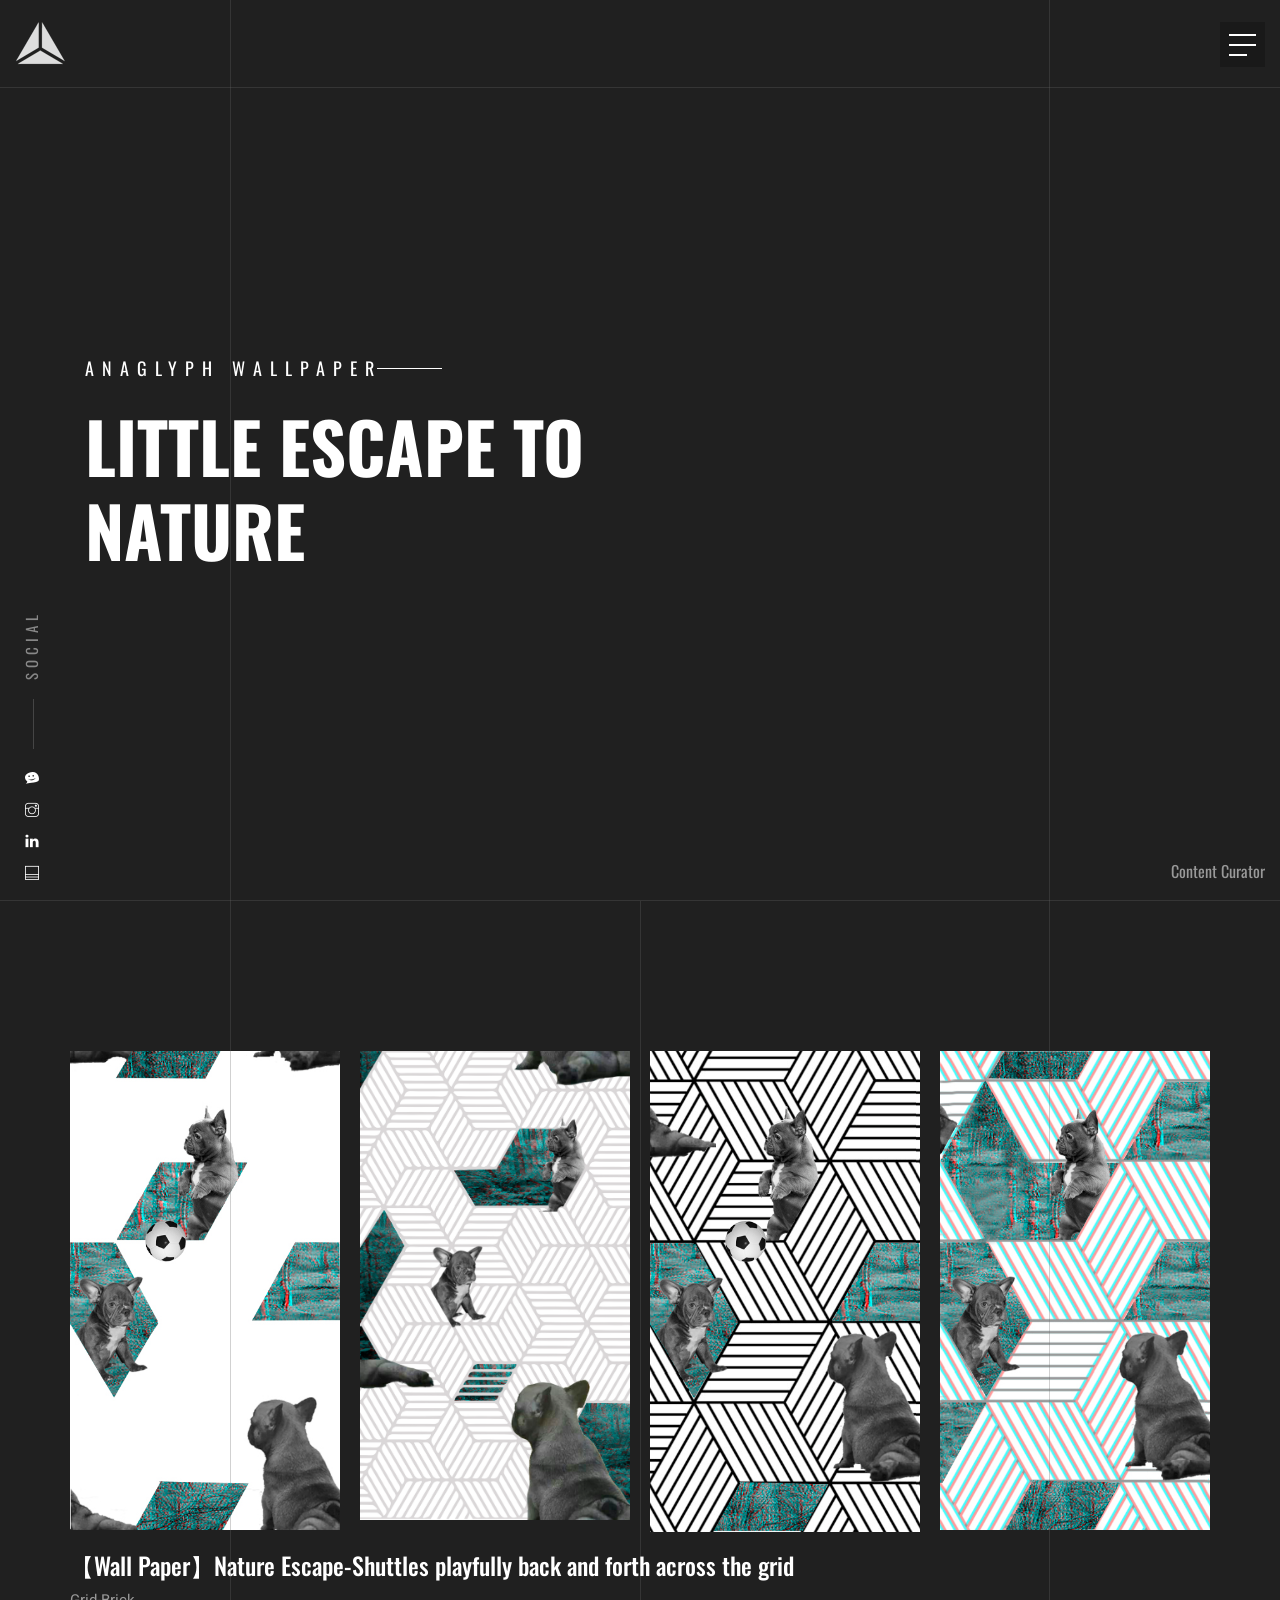
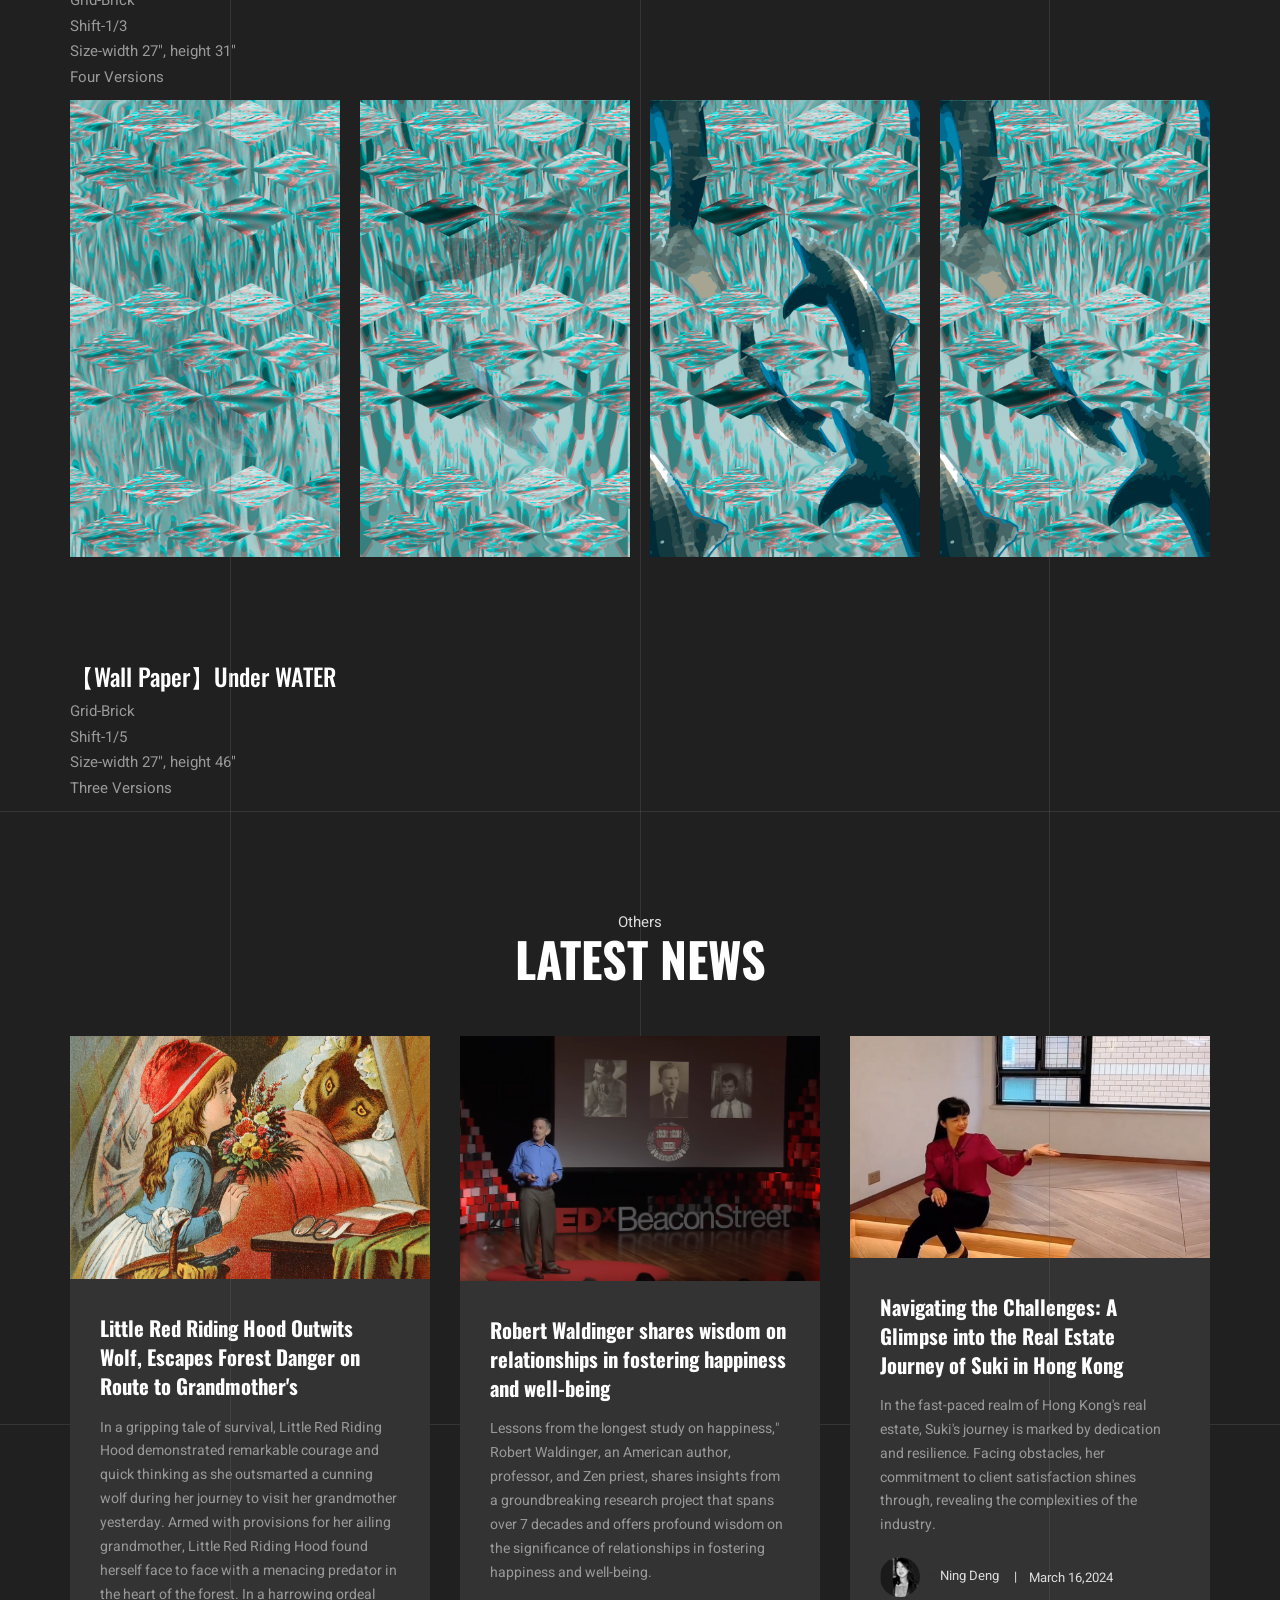
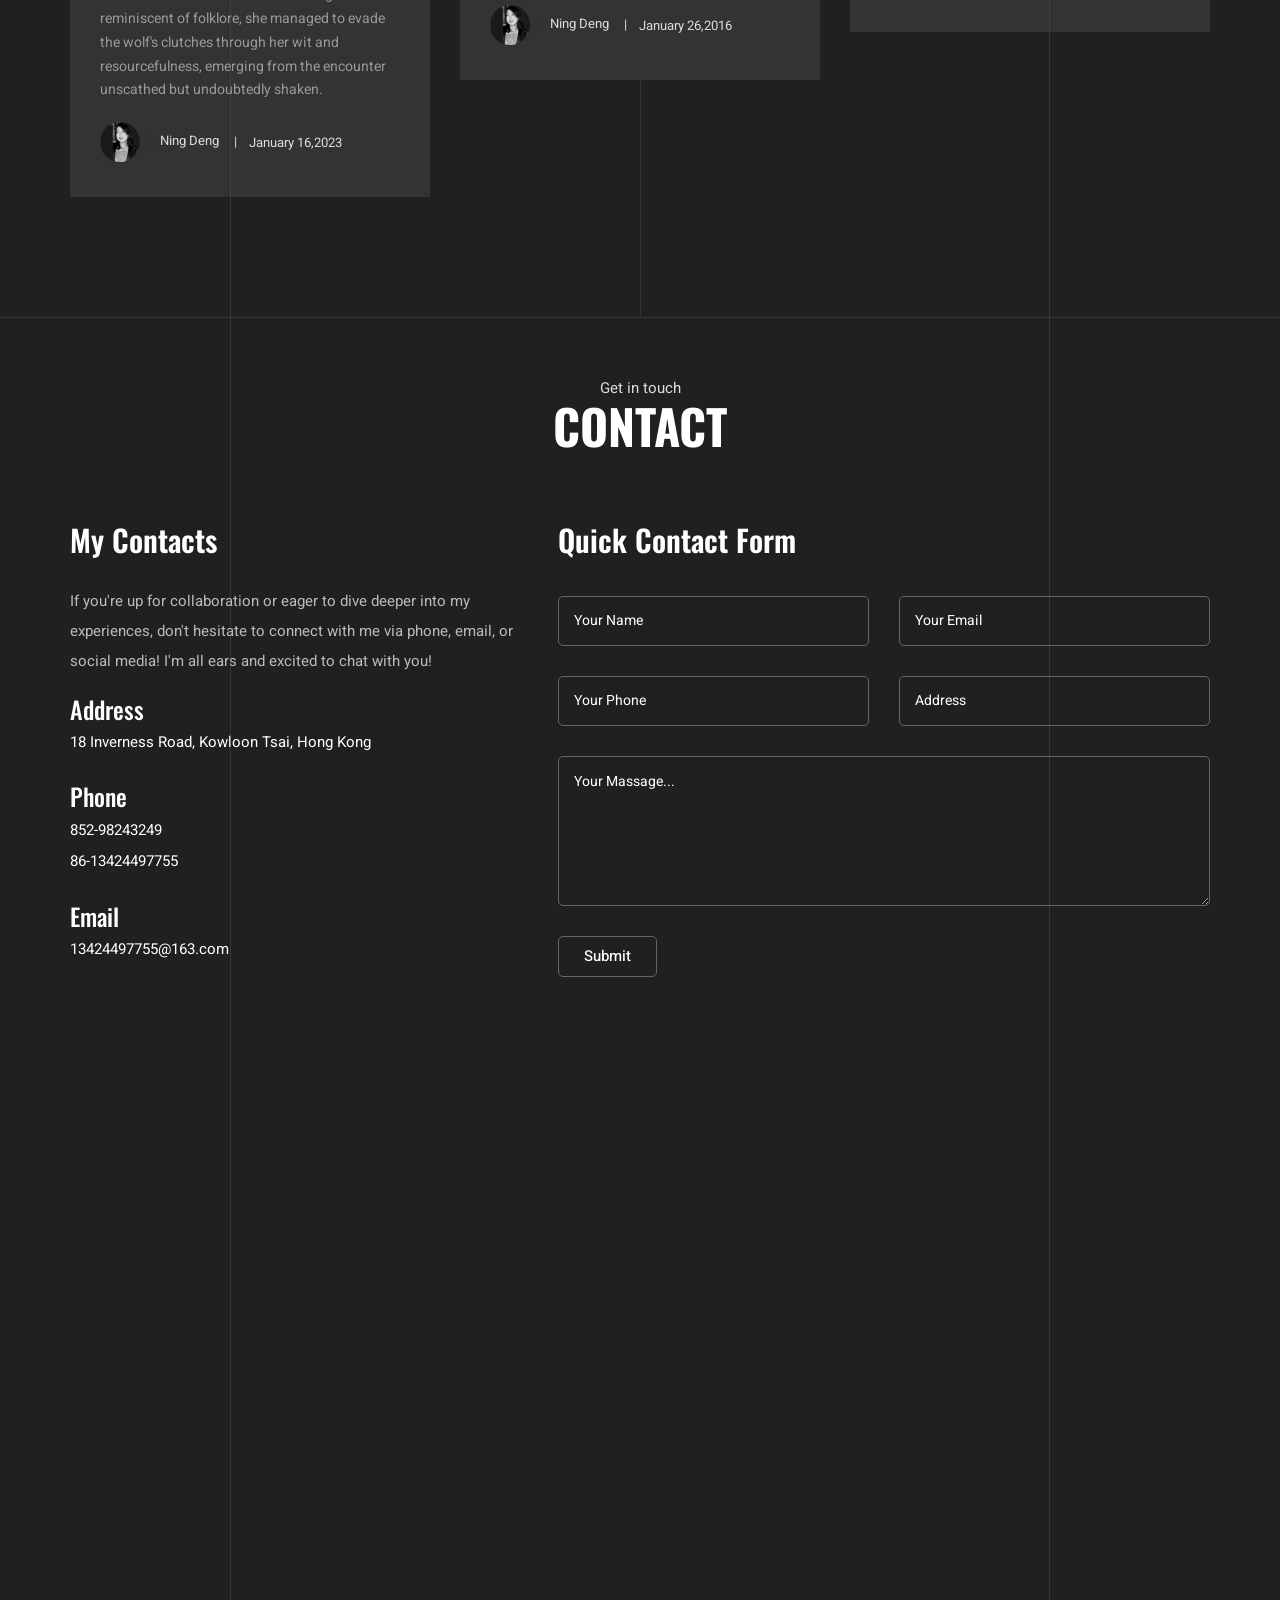
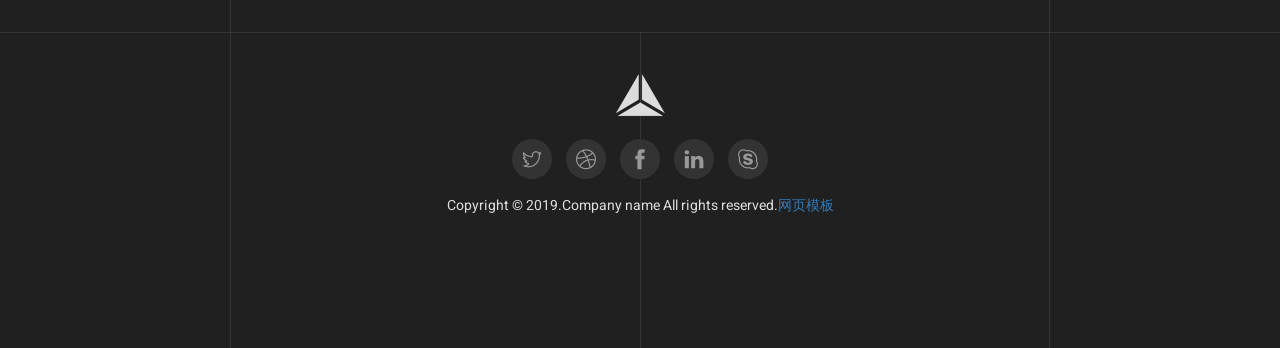
==== Anaglyph Wall Paper.html @ 4e39fe4a "Add files via upload" ====
﻿<!DOCTYPE html>
<html lang="en">
<head>
    <!-- Meta Tags -->
    <meta charset="utf-8">
    <meta http-equiv="X-UA-Compatible" content="IE=edge">
    <meta name="viewport" content="width=device-width, initial-scale=1">
    <meta name="author" content="themepresss">

    <!-- Page Title -->
    <title>Home</title>

    <!-- Icon fonts -->
    <link href="assets/css/themify-icons.css" rel="stylesheet">
    <link href="assets/css/flaticon.css" rel="stylesheet">

    <!-- Bootstrap core CSS -->
    <link href="assets/css/bootstrap.min.css" rel="stylesheet">

    <!-- Plugins for this template -->
    <link href="assets/css/animate.css" rel="stylesheet">
    <link href="assets/css/owl.carousel.css" rel="stylesheet">
    <link href="assets/css/owl.theme.css" rel="stylesheet">
    <link href="assets/css/slick.css" rel="stylesheet">
    <link href="assets/css/slick-theme.css" rel="stylesheet">
    <link href="assets/css/owl.transitions.css" rel="stylesheet">
    <link href="assets/css/jquery.fancybox.css" rel="stylesheet">
    <link href="assets/css/perfect-scrollbar.css" rel="stylesheet">

    <!-- Custom styles for this template -->
    <link href="assets/css/style.css" rel="stylesheet">
    <link href="assets/css/responsive.css" rel="stylesheet">

    <!-- HTML5 shim and Respond.js for IE8 support of HTML5 elements and media queries -->
    <!--[if lt IE 9]>
    <script src="https://oss.maxcdn.com/html5shiv/3.7.3/html5shiv.min.js"></script>
    <script src="https://oss.maxcdn.com/respond/1.4.2/respond.min.js"></script>
    <![endif]-->

</head>

<body>

    <!-- start page-wrapper -->
    <div class="page-wrapper" id="home">
        <!-- start page-loader -->
        <div class="preloader">
            <div class="spinner">
                <div class="dot1"></div>
                <div class="dot2"></div>
            </div>
        </div>
     <!-- end page-loader -->

        <!-- Start header -->
        <header id="header" class="site-header header-style-1">
            <nav class="navigation navbar navbar-default">
                <div class="container-fluid">
                    <div class="navbar-header">
                        <button type="button" class="open-btn">
                            <span class="sr-only">Toggle navigation</span>
                            <span class="icon-bar"></span>
                            <span class="icon-bar"></span>
                            <span class="icon-bar"></span>
                        </button>
                        <a class="navbar-brand" href="index.html"><img src="assets/images/logo.png" alt></a>
                    </div>
                    <div id="navbar" class="navbar-collapse collapse navigation-holder">
                        <button class="close-navbar"><i class="ti-close"></i></button>
                        <button class="close-navbar-2"><i class="ti-close"></i></button>
                        <ul class="nav navbar-nav">
                            <li class="home"><a href="#video_section"><img src="assets\images\blog\visage one.mp4" alt=""></a></li>
                            <li class="about"><a href="#about"><img src="assets/images/home/img-6.jpg" alt=""></a></li>
                            <li class="service"><a href="#service"><img src="assets/images/home/img-4.jpg" alt=""></a></li>
                            <li class="protfolio"><a href="#protfolio"><img src="assets/images/home/img-5.jpg" alt=""></a></li>
                            <li class="blog"><a href="#blog"><img src="assets/images/home/img-2.jpg" alt=""></a></li>
                            <li class="contact"><a href="#contact"><img src="assets/images/home/img-3.jpg" alt=""></a></li>
                        </ul>
                    </div><!-- end of nav-collapse -->
                    <div class="menu-open-btn-holder">
                        <button class="menu-open-btn">
                            <span></span>
                            <span></span>
                            <span></span>
                        </button>
                    </div>
                </div><!-- end of container -->
            </nav>
        </header>
        <!-- end of header -->


        <!-- start of hero -->
        <section class="hero hero-slider-wrapper hero-style-1">
            <div class="hero-slider">
                <div class="slide">
                    <div class="slider-image">
                        <div class="entry-media">
                            <img src="assets\images\blog\bulldog class final2.png" alt="">
                        </div>
                    </div>
                    <div class="container">
                        <div class="row">
                            <div class="col col-md-7 col-sm-10 slide-caption">
                                <div class="slide-subtitle">
                                    <h4>Anaglyph Wallpaper</h4>
                                </div>
                                <div class="slide-title">
                                    <h2>Little Escape to Nature</h2>
                                </div>
                            </div>
                        </div>
                    </div>
                </div>
            </div>
            <div class="copy"><p>Content Curator</p></div>
            <div class="social-links">
                <ul>
                    <li><a href="#"><i class="ti-themify-favicon-alt" id="qrIcon"></i></a></li>
                    <li><a href="https://www.instagram.com/tennydddd/"><i class="ti-instagram"></i></a></li>
                    <li><a href="linkedin.com/in/ning-d-9035b2120/"><i class="ti-linkedin"></i></a></li>
                    <li><a href="https://www.behance.net/ningdeng"><i class="ti-layout-accordion-merged"></i></a></li>
                </ul>
            </div>
        </section>
        <!-- end of hero slider -->
        <!-- blog-area start -->
        <div id="blog" class="about-area">
            <div class="border"></div>
            <div class="container">
                <div class="content_curator">
        
                    <style>
                        .image-container {
                            display: flex;
                            justify-content: space-between;
                            gap: 20px; /* Adjust this value to control the space between images */
                        }
                    
                        .image-container img {
                            width: 600px; /* Set a specific width for all images */
                            height: 1200x; /* Set a specific height for all images */
                            object-fit: cover; /* Maintain aspect ratio and cover the container */
                        }
                    </style>
                    
                    <div class="image-container">
                        <div class="entry-media">
                            <img src="assets\images\blog\bulldog01.jpg" alt="">
                        </div>
                        <div class="entry-media">
                            <img src="assets\images\blog\bulldog02.jpg" alt="">
                        </div>
                        <div class="entry-media">
                            <img src="assets\images\blog\bulldog03.jpg" alt="">
                        </div>
                        <div class="entry-media">
                            <img src="assets\images\blog\bulldog04.jpg" alt="">
                        </div>
                    </div>
                    <h3>【Wall Paper】Nature Escape-Shuttles playfully back and forth across the grid</h3>
                    <p> Grid-Brick
                        <br>Shift-1/3
                        <br>Size-width 27", height 31"
                        <br>Four Versions</p>

                    <div class="image-container">
                        <div class="entry-media">
                            <img src="assets\images\blog\whale shark classfinal.jpg" alt="">
                        </div>
                        <div class="entry-media">
                            <img src="assets\images\blog\whale shark class.jpg" alt="">
                        </div>
                        <div class="entry-media">
                            <img src="assets\images\blog\whale shark.jpg" alt="">
                        </div>
                        <div class="entry-media">
                            <img src="assets\images\blog\whale shark2.jpg" alt="">
                        </div>
                    </div>   
                    <br> 
                    <div width="80%">
                        <div class="entry-media">
                           <img src="assets\images\blog\海豚.jpg" alt="">
                        </div>
                    </div>
                    <br> 
                    <div width="80%">
                        <div class="entry-media">
                           <img src="assets\images\blog\海豚02.jpg" alt="">
                        </div>
                    </div>
                    <h3>【Wall Paper】Under WATER</h3>
                    <p> Grid-Brick 
                        <br> Shift-1/5
                        <br>  Size-width 27", height 46"
                        <br> Three Versions
                    </p>

                    
                </div>                    
            </div>                       

        <section id="blog" class="blog-section section-padding">
            <div class="container">
                <div class="col-l2">
                    <div class="section-title section-title2 text-center">
                        <span>Others</span>
                        <h2>Latest News</h2>
                    </div>
                </div>
                <div class="row">
                    <div class="col col-xs-12">
                        <div class="blog-grids clearfix">
                            <div class="grid">
                                <div class="entry-media">
                                    <img src="assets\images\blog\Little Red Riding Hood.jpg" alt="">
                                </div>
                                <div class="details">
                                    <h3><a href="Little Red Riding Hood.html">Little Red Riding Hood Outwits Wolf, Escapes Forest Danger on Route to Grandmother's</a></h3>
                                    <p>In a gripping tale of survival, Little Red Riding Hood demonstrated remarkable courage and quick thinking as she outsmarted a cunning wolf during her journey to visit her grandmother yesterday. Armed with provisions for her ailing grandmother, Little Red Riding Hood found herself face to face with a menacing predator in the heart of the forest. In a harrowing ordeal reminiscent of folklore, she managed to evade the wolf's clutches through her wit and resourcefulness, emerging from the encounter unscathed but undoubtedly shaken.</p>
                                    <ul class="entry-meta">
                                        <li>
                                            <img src="assets\images\about\NingDeng.png" alt="">
                                            By <a href="#">Ning Deng</a>
                                        </li>
                                        <li>January 16,2023</li>
                                    </ul>
                                </div>
                            </div>
                            <div class="grid">
                                <div class="entry-media">
                                    <img src="assets\images\blog\Robert Waldinger.png" alt="">
                                </div>
                                <div class="details">
                                    <h3><a href="Robert Waldinger.html">Robert Waldinger shares wisdom on relationships 
                                        in fostering happiness and well-being</a></h3>
                                    <p>Lessons from the longest study on happiness," Robert Waldinger, an American author, professor, and Zen priest, shares insights from a groundbreaking research project that spans over 7 decades and offers profound wisdom on the significance of relationships in fostering happiness and well-being.</p>
                                    <ul class="entry-meta">
                                        <li>
                                            <img src="assets\images\about\NingDeng.png" alt="">
                                            By <a href="#">Ning Deng</a>
                                        </li>
                                        <li>January 26,2016</li>
                                    </ul>
                                </div>
                            </div>
                            <div class="grid">
                                <div class="entry-media">
                                    <img src="assets\images\blog\suki.png" alt="">
                                </div>
                                <div class="details">
                                    <h3><a href="real estate agent.html">Navigating the Challenges: A Glimpse into the Real Estate Journey of Suki in Hong Kong</a></h3>
                                    <p>In the fast-paced realm of Hong Kong's real estate, Suki's journey is marked by dedication and resilience. Facing obstacles, her commitment to client satisfaction shines through, revealing the complexities of the industry.</p>
                                    <ul class="entry-meta">
                                        <li>
                                            <img src="assets\images\about\NingDeng.png" alt="">
                                            By <a href="#">Ning Deng</a>
                                        </li>
                                        <li>March 16,2024</li>
                                    </ul>
                                </div>
                            </div>
                            
                        </div>
                    </div>
                </div>
            </div> <!-- end container -->
        </section>
        <!-- end blog-section -->
        
        <!-- start blog-section -->
        
        <!-- .contact-area start -->
       <div id="contact" class="contact-page-area section-padding go-contact-area">
           <div class="container">
                <div class="col-l2">
                    <div class="section-title section-title2 text-center">
                        <span>Get in touch</span>
                        <h2>CONTACT</h2>
                    </div>
                </div>
                <div class="row">
                    <div class="col-lg-5 col-md-5 col-sm-5">
                        <div class="contact-page-item">
                            <h2>My Contacts</h2>
                            <p>If you're up for collaboration or eager to dive deeper into my experiences, don't hesitate to connect with me via phone, email, or social media! I'm all ears and excited to chat with you!</p>
                            <div class="adress">
                                <h3>Address</h3>
                                <span>18 Inverness Road, Kowloon Tsai, Hong Kong</span>
                            </div>
                            <div class="phone">
                                <h3>Phone</h3>
                                <span>852-98243249</span>
                                <span>86-13424497755</span>
                            </div>
                            <div class="email">
                                <h3>Email</h3>
                                <span>13424497755@163.com</span>
                            </div>
                        </div>
                    </div>
                    <div class="col-lg-7 col-md-7 col-sm-7">
                        <div class="contact-area contact-area-2 contact-area-3">
                            <h2>Quick Contact Form</h2>
                            <div class="contact-form">
                                <form method="post" class="contact-validation-active" id="contact-form">
                                    <div class="half-col">
                                        <input type="text" name="name" id="name" class="form-control" placeholder="Your Name">
                                    </div>
                                    <div class="half-col">
                                        <input type="email" name="email" id="email" class="form-control" placeholder="Your Email">
                                    </div>
                                    <div class="half-col">
                                        <input type="text" name="phone" id="phone" class="form-control" placeholder="Your Phone">
                                    </div>
                                    <div class="half-col">
                                        <input type="text" name="address" id="address" class="form-control" placeholder="Address">
                                    </div>
                                    <div>
                                        <textarea class="form-control" name="note"  id="note" placeholder="Your Massage..."></textarea>
                                    </div>
                                    <div class="submit-btn-wrapper">
                                        <button type="submit" class="theme-btn-s3">Submit</button>
                                        <div id="loader">
                                            <i class="fa fa-refresh fa-spin fa-3x fa-fw"></i>
                                        </div>
                                    </div>
                                    <div class="clearfix error-handling-messages">
                                        <div id="success">Thank you</div>
                                        <div id="error"> Error occurred while sending email. Please try again later. </div>
                                    </div>
                                </form>
                            </div>
                        </div>
                    </div>
                </div>
                <div class="row">
                    <div class="col col-xs-12">
                        <div class="contact-map">
                            <iframe src="" allowfullscreen></iframe>
                        </div>
                    </div>
                </div>
            </div>
       </div>
       <!-- .contact-page-area end -->
       <!-- footer-area start -->
        <div class="footer-area text-center">
            <div class="container">
                <div class="row">
                    <div class="col-12">
                        <div class="footer-image">
                            <a href="index.html"><img src="assets/images/logo.png" alt=""></a>
                        </div>
                    </div>
                    <div class="col-12">
                        <div class="footer-menu">
                            <ul class="d-flex " >
                                <li><a href="#"><i class="ti-twitter"></i></a></li>
                                <li><a href="#"><i class="ti-dribbble"></i></a></li>
                                <li><a href="#"><i class="ti-facebook"></i></a></li>
                                <li><a href="#"><i class="ti-linkedin"></i></a></li>
                                <li><a href="#"><i class="ti-skype"></i></a></li>
                            </ul>
                        </div>
                    </div>
                    <div class="col-12">
                        <div class="footer-sub">
                            <p><i class="fa fa-copyright"></i>Copyright &copy; 2019.Company name All rights reserved.<a target="_blank" href="http://sc.chinaz.com/moban/">&#x7F51;&#x9875;&#x6A21;&#x677F;</a></p>
                        </div>
                    </div>
                </div>
            </div>
        </div>
   <!-- footer-area end -->
   <!-- All JavaScript files
    ================================================== -->
    <script src="assets/js/jquery.min.js"></script>
    <script src="assets/js/bootstrap.min.js"></script>
    <script src="assets/js/easing-min.js"></script>

    <!-- Plugins for this template -->
    <script src="assets/js/jquery-plugin-collection.js"></script>

    <!-- Custom script for this template -->
    <script src="assets/js/script.js"></script>

</body>
</html>
---- assets/css/style.css ----
/*============================================================
[Master Stylesheet]
Theme Name:     Payra
Version:        1.0.0
Author:         themepresss
���ྫƷģ������ʣ�http://www.bootstrapmb.com
=========================================================*/
/*=======================================================
TABLE OF CONTENTS:

0.1  Theme Reset Style
0.2  header-style
0.3  hero slider
0.4  hero-style-1
0.5  about-area
0.6  service-area
0.7  protfolio-section
0.8  testimonial-area
0.9  pricing-section
1.0  blog-section
1.1  contact-area
1.2  footer-area


/*---------------------------
	Fonts
----------------------------*/
@import url("https://fonts.googleapis.com/css?family=Heebo:300,400,500|Oswald:300,400,500,700");
/*--------------------------------------------------------------
#0.1    Theme Reset Style
--------------------------------------------------------------*/
html {
  font-size: 15px;
}

body {
  font-family: "Heebo", sans-serif;
  background-color: #202020;
  font-size: 15px;
  font-size: 1rem;
  -webkit-font-smoothing: antialiased;
  overflow-x: hidden;
}

@media (max-width: 767px) {
  body {
    font-size: 14px;
  }
}

p {
  color: #999;
  line-height: 1.7em;
}

h1,
h2,
h3,
h4,
h5,
h6 {
  font-family: "Oswald", sans-serif;
  color: #ffffff;
}

ul {
  padding-left: 0;
  margin: 0;
}

a {
  text-decoration: none;
  -webkit-transition: all 0.2s;
  -moz-transition: all 0.2s;
  -o-transition: all 0.2s;
  -ms-transition: all 0.2s;
  transition: all 0.2s;
}

a:hover,
a:focus {
  text-decoration: none;
}

img {
  max-width: 100%;
}

.owl-carousel .owl-item img {
  width: auto;
}

button:focus {
  outline: none;
}

/*--------------------------------------------------------------
#0.2   Global Elements
--------------------------------------------------------------*/
.page-wrapper {
  position: relative;
  overflow: hidden;
}
.border{
  position: absolute;
  left: 50%;
  top: 0;
  width: 1px;
  height: 100%;
  background:rgba(102,102,102,.3);
  z-index: -1;
}
.page-wrapper:before{
  content: "";
  position: absolute;
  left: 18%;
  top: 0;
  width: 1px;
  height: 100%;
  background:rgba(102,102,102,.3);
  z-index: 99;
}
.page-wrapper:after{
  content: "";
  position: absolute;
  right: 18%;
  top: 0;
  width: 1px;
  height: 100%;
  background:rgba(102,102,102,.3);
}
.box-style {
  padding: 0 60px;
}

@media (max-width: 1199px) {
  .box-style {
    padding: 0 35px;
  }
}

@media (max-width: 991px) {
  .box-style {
    padding: 0 20px;
  }
}

@media (max-width: 767px) {
  .box-style {
    padding: 0 10px;
  }
}

.wow {
  visibility: hidden;
}

.fi:before {
  margin: 0;
}

.section-padding {
  padding: 100px 0;
}

@media (max-width: 991px) {
  .section-padding {
    padding: 100px 0;
  }
}

@media (max-width: 767px) {
  .section-padding {
    padding: 90px 0;
  }
}

.mr-bt-0 {
  margin-bottom: 0 !important;
}

.section-title h2 {
    font-size: 48px;
    font-size: 3.2rem;
    font-weight: bold;
    position: relative;
    text-transform: uppercase;
    margin: 0.31em 0 0;
    color: ;
    color: #fff;
    margin-bottom: 50px;
    margin-top: 0;
}

.section-title span {
    color: #ddd;
    margin-bottom: 10px;
}



.theme-btn{
  font-family: "Oswald", sans-serif;
  height: 50px;
  line-height: 47px;
  font-size: 16px;
  font-size: 1.06667rem;
  color: #fff;
  border: 1px solid rgba(102,102,102,.8);
  padding: 0 30px;
  text-transform: uppercase;
  letter-spacing: 1px;
  display: inline-block;
  border-radius: 50px;
  -webkit-transition: all 0.3s;
  -moz-transition: all 0.3s;
  -o-transition: all 0.3s;
  -ms-transition: all 0.3s;
  transition: all 0.3s;
}
.theme-btn:hover{
  background: #ddd;
  color:#333;
}
/*** back to top **/
.back-to-top {
  background-color: rgba(102, 102, 102, 0.9);
  width: 45px;
  height: 45px;
  line-height: 45px;
  border: 2px solid #666;
  border-radius: 45px;
  text-align: center;
  display: none;
  position: fixed;
  z-index: 999;
  right: 15px;
  bottom: 15px;
  -webkit-transition: all 0.2s;
  -moz-transition: all 0.2s;
  -o-transition: all 0.2s;
  -ms-transition: all 0.2s;
  transition: all 0.2s;
}

@media (max-width: 991px) {
  .back-to-top {
    width: 35px;
    height: 35px;
    line-height: 35px;
  }
}

.back-to-top:hover {
  background-color: #333;
}

.back-to-top i {
  font-size: 18px;
  font-size: 1.125rem;
  color: #fff;
  position: absolute;
  left: 50%;
  top: 50%;
  -webkit-transform: translate(-50%, -50%);
  -moz-transform: translate(-50%, -50%);
  -o-transform: translate(-50%, -50%);
  -ms-transform: translate(-50%, -50%);
  transform: translate(-50%, -50%);
}

/*--------------------------------------------------------------
 header
--------------------------------------------------------------*/
.site-header {
  /* navigation open and close btn hide for width screen */
  /* style for navigation less than 992px */
  /*navbar collaps less then 992px*/
  /*** cart-search-contact ***/
}

.site-header .navigation {
  background-color: transparent;
  margin-bottom: 0;
  border: 0;
  -webkit-border-radius: 0;
  -moz-border-radius: 0;
  -o-border-radius: 0;
  -ms-border-radius: 0;
  border-radius: 0;
}

.site-header .navigation > .container {
  position: relative;
}

.site-header .navigation .navbar-brand {
    height: auto;
    padding: 9px 15px 8px;
}

.site-header #navbar {
  font-family: "Oswald", sans-serif;
  text-transform: uppercase;
  -webkit-transition: all 0.5s;
  -moz-transition: all 0.5s;
  -o-transition: all 0.5s;
  -ms-transition: all 0.5s;
  transition: all 0.5s;
  /*** mega-menu style ***/
}

.site-header #navbar > ul li a:focus {
  text-decoration: none;
}

@media screen and (min-width: 992px) {
  .site-header #navbar {
    /*** hover effect ***/
  }
  .site-header #navbar li {
    position: relative;
  }
  .site-header #navbar > ul > li > a {
    font-size: 16px;
    font-size: 1.06667rem;
  }
  .site-header #navbar > ul .sub-menu {
    background-color: #fff;
    width: 250px;
    border-top: 2px solid #ddd;
    position: absolute;
    left: 0;
    top: 130%;
    z-index: 10;
    visibility: hidden;
    opacity: 0;
    -webkit-transition: all 0.3s;
    -moz-transition: all 0.3s;
    -o-transition: all 0.3s;
    -ms-transition: all 0.3s;
    transition: all 0.3s;
  }
  .site-header #navbar > ul > li .sub-menu li {
    border-bottom: 1px solid #ececec;
  }
  .site-header #navbar > ul > li .sub-menu a {
    font-size: 15px;
    font-size: 1rem;
    display: block;
    padding: 12px 20px;
  }
  .site-header #navbar > ul > li > .sub-menu .sub-menu {
    left: 110%;
    top: 0;
  }
  .site-header #navbar > ul > li > .sub-menu > .menu-item-has-children > a {
    position: relative;
  }
  .site-header #navbar > ul > li > .sub-menu > .menu-item-has-children > a:before {
    font-family: "themify";
    content: "\e64b";
    font-size: 11px;
    font-size: 0.73333rem;
    position: absolute;
    right: 15px;
    top: 50%;
    -webkit-transform: translateY(-50%);
    -moz-transform: translateY(-50%);
    -o-transform: translateY(-50%);
    -ms-transform: translateY(-50%);
    transform: translateY(-50%);
  }
  .site-header #navbar > ul > li:hover > .sub-menu {
    top: 100%;
    visibility: visible;
    opacity: 1;
  }
  .site-header #navbar .sub-menu > li:hover > .sub-menu {
    left: 100%;
    visibility: visible;
    opacity: 1;
  }
}

@media (max-width: 991px) {
  .site-header #navbar > ul > li a {
    display: block;
    font-size: 14px;
    font-size: 0.93333rem;
  }
  .site-header #navbar > ul > li .sub-menu li {
    border-bottom: 1px solid #e6e6e6;
  }
  .site-header #navbar > ul .sub-menu > li:last-child {
    border-bottom: 0;
  }
  .site-header #navbar > ul > li > .sub-menu a {
    padding: 8px 15px 8px 45px;
  }
  .site-header #navbar > ul > li > .sub-menu .sub-menu a {
    padding: 8px 15px 8px 65px;
  }
  .site-header #navbar > ul .menu-item-has-children > a {
    position: relative;
  }
  .site-header #navbar > ul .menu-item-has-children > a:before {
    font-family: "themify";
    content: "\e64b";
    font-size: 11px;
    font-size: 0.73333rem;
    position: absolute;
    right: 15px;
    top: 50%;
    -webkit-transform: translateY(-50%);
    -moz-transform: translateY(-50%);
    -o-transform: translateY(-50%);
    -ms-transform: translateY(-50%);
    transform: translateY(-50%);
  }
}

@media screen and (min-width: 992px) {
  .site-header #navbar {
    /*** hover effect ***/
  }
  .site-header #navbar .has-mega-menu {
    position: static;
  }
  .site-header #navbar .mega-menu,
  .site-header #navbar .half-mega-menu {
    background-color: #fff;
    padding: 20px;
    border-top: 2px solid #ddd;
    position: absolute;
    right: 0;
    top: 120%;
    z-index: 10;
    visibility: hidden;
    opacity: 0;
    -webkit-transition: all 0.3s;
    -moz-transition: all 0.3s;
    -o-transition: all 0.3s;
    -ms-transition: all 0.3s;
    transition: all 0.3s;
  }
  .site-header #navbar .mega-menu {
    width: 1140px;
    right: 15px;
  }
  .site-header #navbar .half-mega-menu {
    width: 585px;
  }
  .site-header #navbar .mega-menu-box-title {
    font-size: 14px;
    font-size: 0.93333rem;
    text-transform: uppercase;
    font-weight: bold;
    display: block;
    padding-bottom: 7px;
    margin-bottom: 7px;
    border-bottom: 1px solid #e6e6e6;
  }
  .site-header #navbar .mega-menu-list-holder li a {
    font-size: 14px;
    font-size: 0.93333rem;
    display: block;
    padding: 7px 8px;
    margin-left: -8px;
  }
  .site-header #navbar .has-mega-menu:hover > ul {
    top: 100%;
    visibility: visible;
    opacity: 1;
  }
}

@media (max-width: 1199px) {
  .site-header #navbar > ul .mega-menu {
    width: 950px;
    right: 15px;
  }
  .site-header #navbar > ul .half-mega-menu {
    width: 485px;
  }
}

@media (max-width: 991px) {
  .site-header #navbar > ul .mega-menu,
  .site-header #navbar > ul .half-mega-menu {
    width: auto;
  }
  .site-header #navbar > ul .mega-menu .row,
  .site-header #navbar > ul .half-mega-menu .row {
    margin: 0;
  }
  .site-header #navbar .mega-menu-content > .row > .col {
    margin-bottom: 25px;
  }
}

@media (max-width: 991px) {
  .site-header #navbar .mega-menu .mega-menu-list-holder a {
    padding: 5px 15px 5px 40px;
  }
  .site-header #navbar .mega-menu .mega-menu-box-title {
    font-size: 14px;
    font-size: 0.93333rem;
    text-transform: uppercase;
    display: block;
    border-bottom: 1px dotted #b3b3b3;
    padding: 0 0 4px 5px;
    margin: 0 25px 8px 25px;
  }
}

@media screen and (min-width: 992px) {
  .site-header .navbar-header .open-btn {
    display: none;
  }
  .site-header #navbar .close-navbar {
    display: none;
  }
}

@media (max-width: 991px) {
  .site-header {
    /* class for show hide navigation */
  }
  .site-header .container {
    width: 100%;
  }
.site-header .navbar-header button {
    background-color: #000;
    width: 40px;
    height: 35px;
    border: 0;
    padding: 5px 10px;
    -webkit-border-radius: 3px;
    -moz-border-radius: 3px;
    -o-border-radius: 3px;
    -ms-border-radius: 3px;
    border-radius: 3px;
    outline: 0;
    position: absolute;
    right: 15px;
    top: 6px;
    z-index: 20;
}
  .site-header .navbar-header button span {
    background-color: #fff;
    display: block;
    height: 2px;
    margin-bottom: 5px;
  }
  .site-header .navbar-header button span:last-child {
    margin: 0;
  }
  .site-header #navbar {
    background: #fff;
    display: block !important;
    width: 280px;
    height: 100% !important;
    margin: 0;
    padding: 0;
    border-left: 1px solid #cccccc;
    border-right: 1px solid #cccccc;
    position: fixed;
    right: -300px;
    top: 0;
    z-index: 100;
  }
  .site-header #navbar ul a {
    color: #000;
  }
  .site-header #navbar ul a:hover,
  .site-header #navbar ul li.current a {
    color: #ddd;
  }
  .site-header #navbar .navbar-nav {
    height: 100%;
    overflow: auto;
  }
.site-header #navbar .close-navbar {
    background-color: #000;
    width: 40px;
    height: 40px;
    color: #fff;
    border: 0;
    -webkit-border-radius: 50%;
    -moz-border-radius: 50%;
    -o-border-radius: 50%;
    -ms-border-radius: 50%;
    border-radius: 50%;
    outline: none;
    position: absolute;
    left: -18px;
    top: 10px;
    z-index: 112;
}

  .site-header #navbar > ul > li > a {
    padding: 10px 15px 10px 35px;
  }
  .site-header .slideInn {
    right: 0 !important;
  }
}

@media (max-width: 767px) {
  .site-header .navbar-header .navbar-brand {
    font-size: 24px;
  }
  .site-header #navbar .navbar-nav {
    margin: 0;
  }
}

@media (max-width: 991px) {
  .site-header .navbar-collapse.collapse {
    display: none;
  }
  .site-header .navbar-collapse.collapse.in {
    display: block;
  }
  .site-header .navbar-header .collapse,
  .site-header .navbar-toggle {
    display: block;
  }
  .site-header .navbar-header {
    float: none;
  }
  .site-header .navbar-right {
    float: none;
  }
  .site-header .navbar-nav {
    float: none;
  }
  .site-header .navbar-nav > li {
    float: none;
  }
}


/*******************************************
0.2	header-style 1
*******************************************/
.header-style-1 {
  /*** .cart-search-contact ***/
}

@media screen and (min-width: 992px) {
.header-style-1 {
    position: absolute;
    width: 100%;
    z-index: 99;
    border-bottom: 1px solid rgba(102,102,102,.3);
}
  .header-style-1 ul {
    list-style: none;
  }
  .header-style-1 .navigation-holder {
    background: #191919;
    width: 500px;
    height: 100% !important;
    padding: 65px 55px;
    position: fixed;
    right: -520px;
    top: 0;
    z-index: 99999;
  }
  .header-style-1 .navigation-holder > ul {
    float: none;
    height: 100%;
    overflow: auto;
  }
  .header-style-1 #navbar > ul {
    width: 100%;
    height: 100%;
  }
  .header-style-1 #navbar > ul > li {
    float: none;
  }
  .header-style-1 #navbar > ul li a {
    text-transform: uppercase;
  }
  .header-style-1 #navbar > ul li a,
  .header-style-1 #navbar > ul > li .sub-menu a {
    font-size: 16px;
    font-size: 1.06667rem;
    color: #fff;
    padding: 15px;
  }
  .header-style-1 #navbar > ul > li .sub-menu a {
    text-transform: none;
    font-weight: 300;
  }
  .header-style-1 #navbar > ul > li .sub-menu a:hover {
    color: #ddd;
  }
  .header-style-1 #navbar > ul li a {
    padding: 20px 15px;
  }
  .header-style-1 #navbar > ul .sub-menu {
    background-color: transparent;
    width: auto;
    height: 0;
    border-top: 0;
    position: static;
    left: 0;
    top: 0;
    z-index: 10;
    visibility: hidden;
    opacity: 0;
    padding-left: 20px;
    -webkit-transition: all 0.3s;
    -moz-transition: all 0.3s;
    -o-transition: all 0.3s;
    -ms-transition: all 0.3s;
    transition: all 0.3s;
  }
  .header-style-1 #navbar > ul .sub-menu.open-submenu {
    height: auto !important;
    visibility: visible !important;
    opacity: 1 !important;
  }
  .header-style-1 #navbar > ul > li .sub-menu li {
    border-bottom: 0;
  }
  .header-style-1 #navbar > ul > li:hover > .sub-menu {
    top: auto;
    visibility: hidden;
    opacity: 0;
  }
  .header-style-1 #navbar > ul .sub-menu > li:hover > .sub-menu {
    left: auto;
    visibility: hidden;
    opacity: 0;
  }
.header-style-1 .close-navbar-2 {
    background-color: #000;
    width: 40px;
    height: 40px;
    color: #fff;
    border: 0;
    border-radius: 50%;
    outline: none;
    position: absolute;
    left: -18px;
    top: 10px;
    z-index: 20;
}
  .header-style-1 #navbar > ul .menu-item-has-children > a:before {
    font-family: "themify";
    content: "\e64b";
    font-size: 11px;
    font-size: 0.6875rem;
    position: absolute;
    right: 15px;
    top: 50%;
    -webkit-transform: translateY(-50%);
    -moz-transform: translateY(-50%);
    -o-transform: translateY(-50%);
    -ms-transform: translateY(-50%);
    transform: translateY(-50%);
  }
}

@media (max-width: 991px) {
  .header-style-1 .close-navbar-2 {
    display: none;
  }
}

.header-style-1 .navigation {
  padding: 12px 0;
}

@media (max-width: 767px) {
  .header-style-1 .navigation {
    padding: 0;
  }
}

.header-style-1 .menu-info {
  position: absolute;
  left: 50%;
  top: 50%;
  -webkit-transform: translate(-50%, -50%);
  -moz-transform: translate(-50%, -50%);
  -o-transform: translate(-50%, -50%);
  -ms-transform: translate(-50%, -50%);
  transform: translate(-50%, -50%);
}

@media (max-width: 767px) {
  .header-style-1 .menu-info {
    display: none;
  }
}

.header-style-1 .menu-info ul {
  overflow: hidden;
  list-style: none;
}

.header-style-1 .menu-info ul li {
  font-size: 18px;
  font-size: 1.2rem;
  padding-bottom: 2px;
  float: left;
  line-height: 1em;
}

@media (max-width: 991px) {
  .header-style-1 .menu-info ul li {
    font-size: 16px;
    font-size: 1.06667rem;
    padding-bottom: 2px;
  }
}

.header-style-1 .menu-info ul > li + li {
  margin-left: 35px;
}

@media (max-width: 991px) {
  .header-style-1 .menu-info ul > li + li {
    margin-left: 25px;
  }
}

.header-style-1 .menu-info ul .fi {
  position: relative;
  top: 3px;
  display: inline-block;
  padding-right: 3px;
}

@media (max-width: 991px) {
  .header-style-1 .menu-info ul .fi {
    top: 2px;
  }
}

.header-style-1 .menu-info ul .fi:before {
  font-size: 22px;
  font-size: 1.46667rem;
  color: #ddd;
}

@media (max-width: 991px) {
  .header-style-1 .menu-info ul .fi:before {
    font-size: 20px;
    font-size: 1.33333rem;
  }
}

.header-style-1 .menu-open-btn-holder {
  background-color: #191919;
  width: 45px;
  height: 45px;
  position: absolute;
  right: 15px;
  top: 22px;
}

@media (max-width: 991px) {
  .header-style-1 .menu-open-btn-holder {
    display: none;
  }
}

.header-style-1 .menu-open-btn-holder button {
  background: transparent;
  width: 100%;
  height: 100%;
  border: 0;
  outline: 0;
}

.header-style-1 .menu-open-btn-holder button span {
  background-color: #fff;
  width: 27px;
  height: 2px;
  position: absolute;
  top: 12px;
  left: 9px;
}

.header-style-1 .menu-open-btn-holder button > span:nth-child(2) {
  top: 22px;
}

.header-style-1 .menu-open-btn-holder button > span:nth-child(3) {
  width: 18px;
  top: 32px;
}

@media (max-width: 991px) {
  .header-style-1 .navbar-header button {
    top: 25px;
  }
}


.header-style-1 .navigation-holder.open-navigation-menu {
  right: 0;
}

.header-style-1 a img{
    width: 100%;
}
.header-style-1 .home a {
    position: relative;
    width: 100%;
    transition: all .5s;
}
.header-style-1 .home a:before,
.header-style-1 .about a:before,
.header-style-1 .service a:before,
.header-style-1 .protfolio a:before,
.header-style-1 .content_curator a:before,
.header-style-1 .contact a:before,
.header-style-1 .blog a:before{
  position: absolute;
  left: 09;
  top: 0;
  width: 100%;
  height: 100%;
  background: #000;
  content: "";
  z-index: 99;
  display: flex;
  justify-content: center;
  flex-direction: column;
  text-align: center;
  opacity: 0;
  transition: all .5s;
}
.header-style-1 .home a:after,
.header-style-1 .about a:after,
.header-style-1 .service a:after,
.header-style-1 .protfolio a:after,
.header-style-1 .content_curator a:after,
.header-style-1 .contact a:after,
.header-style-1 .blog a:after{
    position: absolute;
    left: 09;
    top: 0;
    width: 100%;
    height: 100%;
    content: "Home";
    display: flex;
    justify-content: center;
    flex-direction: column;
    text-align: center;
    font-size: 40px;
    color: #fff;
    z-index: 999;
    opacity: 0;
    transition: all .5s;
}
.header-style-1 .blog a:after{
  content: "blog";
}
.header-style-1 .about a:after{
  content: "
  
  ";
}
.header-style-1 .service a:after{
  content: "Service";
}
.header-style-1 .protfolio a:after{
  content: "Protfolio";
}
.header-style-1 .protfolio a:after{
  content: "Protfolio";
}
.header-style-1 .contact a:after{
  content: "content_curator";
}
.header-style-1 .home a:hover:after,
.header-style-1 .about a:hover:after,
.header-style-1 .service a:hover:after,
.header-style-1 .protfolio a:hover:after,
.header-style-1 .content_curator a:hover:after,
.header-style-1 .contact a:hover:after,
.header-style-1 .blog a:hover:after{
  opacity: 1;
}
.header-style-1 .home a:hover:before,
.header-style-1 .about a:hover:before,
.header-style-1 .service a:hover:before,
.header-style-1 .protfolio a:hover:before,
.header-style-1 .content_curator a:hover:before,
.header-style-1 .contact a:hover:before,
.header-style-1 .blog a:hover:before{
  opacity: .9;
}
.nav>li>a {
    padding: 0;
}
.header-style-1 #navbar > ul li a {
     padding: 0; 
     margin-bottom: 20px;
}
.header-style-2{
  position: relative;
}
/*--------------------------------------------------------------
0.3	hero slider
--------------------------------------------------------------*/
.hero {
  position: relative;
  height: 100vh;
}

@media (max-width: 767px) {
  .hero {
    min-height: 420px;
  }
}

.hero .slide {
  height: 100vh;
  position: relative;
  background-repeat: no-repeat;
  position: relative;
}

@media (max-width: 767px) {
  .hero .slide {
    min-height: 420px;
  }
}

.hero .slide .slider-bg {
  display: none;
}

.hero .slide:focus {
  outline: none;
}

.hero .slide .slider-image {
  width: 100%;
  height: 100%;
  position: absolute;
  left: 0;
  top: 0;
}

.hero .slide .container {
  height: 100%;
  display: table;
  position: relative;
  z-index: 2;
}

@media (max-width: 767px) {
  .hero .slide .container {
    padding: 0;
  }
}

.hero .slide .row {
  display: table-cell;
  vertical-align: middle;
}

.hero .slide .slider-bg {
  display: none;
}

.hero .slide:focus {
  outline: none;
}

.hero .slide .slider-image {
  width: 100%;
  height: 100%;
  position: absolute;
  left: 0;
  top: 0;
}

.hero .slide .container {
  height: 100%;
  display: table;
  position: relative;
  z-index: 2;
}

@media (max-width: 767px) {
  .hero .slide .container {
    padding: 0;
  }
}

.hero .slide .row {
  display: table-cell;
  vertical-align: middle;
}


.hero .copy {
  font-family: "Oswald", sans-serif;
  width: 100%;
  font-size: 16px;
  color: #fff;
  text-align: right;
  position: absolute;
  bottom:5px;
  right: 15px;
}

@media (max-width: 991px) {
  .hero .pagi-info {
    font-size: 20px;
    font-size: 1.33333rem;
  }
}

@media (max-width: 767px) {
  .hero .pagi-info {
    display: none;
  }
}

.hero .social-links {
    width: auto;
    position: absolute;
    left: 15px;
    bottom: 15px;
}

@media (max-width: 1300px) {
  .hero .social-links {
    left: 25px;
  }
}

@media (max-width: 850px) {
  .hero .social-links {
    display: none;
  }
}

.hero .social-links:before {
  content: "";
  width: 1px;
  height: 50px;
  background: rgba(125, 125, 125, 0.4);
  position: absolute;
  left: 8px;
  top: -70px;
}

.hero .social-links:after {
  font-family: "Oswald", sans-serif;
  color: #888;
  content: "SOCIAL";
  position: absolute;
  left: -28px;
  top: -135px;
  letter-spacing: 5px;
  -webkit-transform: rotate(-90deg);
  -ms-transform: rotate(-90deg);
  transform: rotate(-90deg);
}

.hero .social-links ul {
  list-style: none;
}

.hero .social-links ul > li + li {
  margin-top: 10px;
}

.hero .social-links li a {
  font-size: 14px;
  font-size: 0.93333rem;
  color: #fff;
}

.hero .social-links li a:hover {
  color: #ddd;
}

.hero .slide-caption > div {
  overflow: hidden;
}
.hero .hero-slider .slick-current .slider-image {
  -webkit-animation: kenburn 25s 2s alternate infinite;
  -animation: kenburn 25s 2s alternate infinite;
}
.hero .slide-caption {
  padding-top: 60px;
}


.hero .slide-caption > div * {
  -webkit-animation: fadeOutLeft 1.5s both;
  animation: fadeOutLeft 1.5s both;
}

.hero .slide-caption > div.slide-title * {
  -webkit-animation-delay: 0s;
  animation-delay: 0s;
}

.hero .slide-caption > div.slide-subtitle * {
  -webkit-animation-delay: 0s;
  animation-delay: 0s;
}

.hero .slide-caption > div.btns * {
  -webkit-animation-delay: 0s;
  animation-delay: 0s;
}

.hero .hero-slider .slick-current .slide-caption > div * {
  -webkit-animation-name: fadeInLeft;
  animation-name: fadeInLeft;
}

.hero .hero-slider .slick-current .slide-caption > div.slide-title * {
  -webkit-animation-delay: 0.5s;
  animation-delay: 0.5s;
}

.hero .hero-slider .slick-current .slide-caption > div.slide-subtitle * {
  -webkit-animation-delay: 1s;
  animation-delay: 1s;
}

.hero .hero-slider .slick-current .slide-caption > div.btns * {
  -webkit-animation-delay: 1.5s;
  animation-delay: 1.5s;
}

/*==================================================
0.4  hero-style-1
====================================================*/

.hero-style-1{
  height: 100vh;
  min-height: 850px;
}


.hero-style-1 .slide {
  height:100vh;
  min-height: 850px;
}

.hero-style-1 .slide-subtitle h4{
  font-size: 18px;
  font-size: 1.2rem;
  font-weight: 400;
  text-transform: uppercase;
  letter-spacing: 8px;
  color: #fff;
  margin: 0;
  position: relative;
}

@media (max-width: 991px) {
  .hero-style-1 .slide-subtitle h4 {
    font-size: 16px;
    font-size: 1.06667rem;
  }
}

@media (max-width: 767px) {
  .hero-style-1 .slide-subtitle h4{
    font-size: 14px;
    font-size: 0.93333rem;
    letter-spacing: 4px;
  }
}


.hero-style-1 .slide-title h2 {
    font-size: 70px;
    font-size: 4.66667rem;
    font-weight: bold;
    line-height: 1.2em;
    text-transform: uppercase;
    color: #fff;
    margin-bottom: 30px;
}

.hero-style-1 .slide-subtitle {
    margin-bottom: 0;
}
.hero-style-1 .slide-subtitle h4{
    position: relative;
    margin-bottom: 0;
    display: inline-block;
}

.hero-style-1 .slide-subtitle h4:before {
    content: "";
    position: absolute;
    right: -60px;
    top: 9px;
    width: 65px;
    height: 1px;
    background: #fff;
    transition: all .3s;
}

.hero-style-1 .slide-caption:hover h4:before{
  right: -80px;
}
@media (max-width: 1199px) {
  .hero-style-1 .slide-title h2 {
    font-size: 60px;
    font-size: 4rem;
  }
}

@media (max-width: 991px) {
  .hero-style-1 .slide-title h2{
    font-size: 50px;
    font-size: 3.33333rem;
  }
}

@media (max-width: 767px) {
  .hero-style-1 .slide-title h2 {
    font-size: 40px;
    font-size: 2.66667rem;
  }
}


@-webkit-keyframes kenburn {
  from {
    -webkit-transform: scale3d(1, 1, 1);
    transform: scale3d(1, 1, 1);
  }
  to {
    -webkit-transform: scale3d(1.3, 1.3, 1.3);
    transform: scale3d(1.3, 1.3, 1.3);
  }
}

@keyframes kenburn {
  from {
    -webkit-transform: scale3d(1, 1, 1);
    transform: scale3d(1, 1, 1);
  }
  to {
    -webkit-transform: scale3d(1.3, 1.3, 1.3);
    transform: scale3d(1.3, 1.3, 1.3);
  }
}
.sticky-header {
  width: 100%;
  position: fixed;
  left: 0;
  top: -400px;
  z-index: 9999;
  opacity: 0;
  visibility: hidden;
  -webkit-transition: all 1s;
  -moz-transition: all 1s;
  -o-transition: all 1s;
  -ms-transition: all 1s;
  transition: all 1s;
}

.sticky-on {
  opacity: 1;
  top: 0;
  visibility: visible;
}

.header-style-1 .sticky-header {
  -webkit-box-shadow: 0 2px 15px rgba(125, 125, 125, 0.1);
  box-shadow: 0 2px 15px rgba(125, 125, 125, 0.1);
}

.header-style-1 .sticky-header {
  background-color: #333;
}



/*==========================
page loader
============================*/
.preloader {
  background-color: #000;
  width: 100%;
  height: 100%;
  position: fixed;
  z-index: 999999;
}

.preloader .spinner {
  width: 60px;
  height: 60px;
  position: absolute;
  left: calc(50% - 30px);
  top: calc(50% - 30px);
  text-align: center;
  -webkit-animation: sk-rotate 2.0s infinite linear;
  animation: sk-rotate 2.0s infinite linear;
}

.preloader .dot1,
.preloader .dot2 {
  width: 60%;
  height: 60%;
  display: inline-block;
  position: absolute;
  top: 0;
  background-color: #ddd;
  border-radius: 100%;
  -webkit-animation: sk-bounce 2.0s infinite ease-in-out;
  animation: sk-bounce 2.0s infinite ease-in-out;
}

.preloader .dot2 {
  top: auto;
  bottom: 0;
  -webkit-animation-delay: -1.0s;
  animation-delay: -1.0s;
}

@-webkit-keyframes sk-rotate {
  100% {
    -webkit-transform: rotate(360deg);
  }
}

@keyframes sk-rotate {
  100% {
    transform: rotate(360deg);
    -webkit-transform: rotate(360deg);
  }
}

@-webkit-keyframes sk-bounce {
  0%, 100% {
    -webkit-transform: scale(0);
  }
  50% {
    -webkit-transform: scale(1);
  }
}

@keyframes sk-bounce {
  0%,
  100% {
    transform: scale(0);
    -webkit-transform: scale(0);
  }
  50% {
    transform: scale(1);
    -webkit-transform: scale(1);
  }
}
/*=======================================
0.5 about-area start
==========================================*/
.about-area {
    overflow: hidden;
    padding-top: 150px;
    padding-bottom: 100px;
    border-top: 1px solid rgba(102,102,102,.3);
    position: relative;
}
.about-area:before{
  content: "";
  position: absolute;
  left: 0;
  top: 50%;
  width: 100%;
  height: 1px;
  background:rgba(102,102,102,.3);
  z-index: -1;
}
.about-img {
    width: 320px;
    margin: auto;
    position: relative;
}

.about-img:before {
    content: "";
    position: absolute;
    left: -30px;
    top: 27px;
    width: 380px;
    height: 380px;
    border: 10px solid #ddd;
    transform: rotate(136deg);
    transition: all .5s;
}

.about-img:after {
    content: "";
    position: absolute;
    left: -30px;
    top: 21px;
    width: 380px;
    height: 380px;
    border: 10px solid #555;
    transform: rotate(-91deg);
    transition: all .5s;
    -webkit-transition: all .5s;
    -moz-transition: all .5s;
}
.about-img:hover:after{
    transform: rotate(0deg);
}
.about-img:hover:before{
    transform: rotate(45deg);
}

.about-content {
    padding: 40px 0px 40px;
    padding-left: 50px;
}

.about-content h2 {
    position: relative;
    color: #fff;
    padding-bottom: 15px;
    font-size: 30px;
    display: inline-block;
}

.about-content h2:before {
    content: "";
    position: absolute;
    left: 0;
    top: 60%;
    width: 180px;
    height: 5px;
    background: #666;
    bottom: 0;
    transform: translateY(-50%);
    margin-top: 5px;
}

.about-content p {
    margin-bottom: 30px;
    color: #fff;
}

/*=====================================
0.6 service-area start
=====================================*/
.service-area {
    background: #202020;
    padding-bottom: 90px;
    border-top:1px solid rgba(102,102,102,.3);
}
.service-section .services-wrapper {
    text-align: center;
    margin-bottom: 30px;
    padding: 40px 20px 30px;
    background: #222;
}


.services-icon-wrapper {
    position: relative;
    z-index: 1;
    width: 100px;
    height: 100px;
    line-height: 100px;
    border: 1px solid #666;
    font-size: 50px;
    background: transparent;
    -webkit-box-sizing: content-box;
    -moz-box-sizing: content-box;
    box-sizing: content-box;
    -webkit-border-radius: 50%;
    -moz-border-radius: 50%;
    border-radius: 50%;
    color: #ddd;
    margin: auto;
}
.service-section .services-icon-wrapper .service-dot {
    width: 100%;
    height: 100%;
    left: 56%;
    top: 8%;
}
.service-section .services-icon-wrapper .service-dot:nth-child(1) {
  -webkit-transform: rotate(0deg);
  -moz-transform: rotate(0deg);
  -ms-transform: rotate(0deg);
  -o-transform: rotate(0deg);
  transform: rotate(0deg);
  -webkit-animation: service-dot_1 2s infinite linear;
  -moz-animation: service-dot_1 2s infinite linear;
  -o-animation: service-dot_1 2s infinite linear;
  animation: service-dot_1 2s infinite linear;
  -webkit-animation-play-state: paused;
  -moz-animation-play-state: paused;
  -o-animation-play-state: paused;
  animation-play-state: paused;
}

.service-section .services-wrapper:hover .service-dot:nth-child(1) {
  -webkit-animation-play-state: running;
  -moz-animation-play-state: running;
  -o-animation-play-state: running;
  animation-play-state: running; }


@-webkit-keyframes service-dot_1 {
  0% {
    -webkit-transform: rotate(0deg);
    transform: rotate(0deg); }
  100% {
    -webkit-transform: rotate(360deg);
    transform: rotate(360deg); } }

@-moz-keyframes service-dot_1 {
  0% {
    -moz-transform: rotate(0deg);
    transform: rotate(0deg); }
  100% {
    -moz-transform: rotate(360deg);
    transform: rotate(360deg); } }

@-o-keyframes service-dot_1 {
  0% {
    -o-transform: rotate(0deg);
    transform: rotate(0deg); }
  100% {
    -o-transform: rotate(360deg);
    transform: rotate(360deg); } }

@keyframes service-dot_1 {
  0% {
    -webkit-transform: rotate(0deg);
    -moz-transform: rotate(0deg);
    -o-transform: rotate(0deg);
    transform: rotate(0deg); }
  100% {
    -webkit-transform: rotate(360deg);
    -moz-transform: rotate(360deg);
    -o-transform: rotate(360deg);
    transform: rotate(360deg); } }

@-webkit-keyframes service-dot_2 {
  0% {
    -webkit-transform: rotate(180deg);
    transform: rotate(180deg); }
  100% {
    -webkit-transform: rotate(540deg);
    transform: rotate(540deg); } }

@-moz-keyframes service-dot_2 {
  0% {
    -moz-transform: rotate(180deg);
    transform: rotate(180deg); }
  100% {
    -moz-transform: rotate(540deg);
    transform: rotate(540deg); } }

@-o-keyframes service-dot_2 {
  0% {
    -o-transform: rotate(180deg);
    transform: rotate(180deg); }
  100% {
    -o-transform: rotate(540deg);
    transform: rotate(540deg); } }

@keyframes service-dot_2 {
  0% {
    -webkit-transform: rotate(180deg);
    -moz-transform: rotate(180deg);
    -o-transform: rotate(180deg);
    transform: rotate(180deg); }
  100% {
    -webkit-transform: rotate(540deg);
    -moz-transform: rotate(540deg);
    -o-transform: rotate(540deg);
    transform: rotate(540deg); } }
.service-section .services-icon {
    color: #ffc600;
    -webkit-text-fill-color: transparent;
    -webkit-background-clip: text;
    background-image: -webkit-linear-gradient(0deg, #ffc600 0%, #ff4200 100%);
    background-image: -moz-linear-gradient(0deg, #ffc600 0%, #ff4200 100%);
}

.services-icon-wrapper i.fi {
    position: absolute;
    left: 30px;
    top: 0;
}
.dots {
    width: 15px;
    height: 15px;
    background: #666;
    border-radius: 50%;
    left: 15px;
    top: 0;
    position: relative;
}
.service-content h2{
  font-size: 22px;
  font-weight: 600;
  margin-bottom: 20px;
  color: #fff;
}

/*--------------------------------------------------------------
0.7 protfolio-section
--------------------------------------------------------------*/
  .gallery-section{
    padding-bottom: 100px;
    border-top:1px solid rgba(102,102,102,.3);
  }

@media (max-width: 991px) {
  .gallery-section {
    padding-bottom: 83px;
  }
}

@media (max-width: 767px) {
  .gallery-section {
    padding-bottom: 73px;
  }
}

.gallery-section .gallery-filters {
  text-align: center;
  margin-bottom: 35px;
}

@media (max-width: 767px) {
  .gallery-section .gallery-filters {
    margin-bottom: 30px;
  }
}

.gallery-section .gallery-filters ul {
  display: inline-block;
  overflow: hidden;
  list-style: none;
}

.gallery-section .gallery-filters ul li {
  display: inline-block;
}

.gallery-section .gallery-filters ul > li + li {
  margin-left: 15px;
}

.gallery-section .gallery-filters ul li a {
    font-weight: 500;
    color: #ddd;
    display: block;
    text-transform: capitalize;
}
.gallery-section .gallery-filters ul .current {
    color: #fff;
    text-decoration: none;
}

@media (max-width: 767px) {
  .gallery-section .gallery-filters ul li a {
    font-size: 15px;
    font-size: 1rem;
  }
}

.gallery-section .masonry-gallery {
  margin: 0 -7.5px;
}

@media (max-width: 991px) {
  .gallery-section .masonry-gallery {
    margin: 0 5px;
  }
}

@media (max-width: 500px) {
  .gallery-section .masonry-gallery {
    margin: 0;
  }
}

.gallery-section .masonry-gallery .grid {
  width: 33.33%;
  float: left;
  padding: 0 7.5px 15px;
}

@media (max-width: 991px) {
  .gallery-section .masonry-gallery .grid {
    padding: 0 5px 10px;
  }
}

@media (max-width: 767px) {
  .gallery-section .masonry-gallery .grid {
    width: 50%;
  }
}

@media (max-width: 550px) {
  .gallery-section .masonry-gallery .grid {
    width: 100%;
    float: none;
    padding: 0 0 15px;
  }
}
.gallery-section .grid{
  position: relative;
}
.gallery-section .grid img{
  width: 100%;
}
.gallery-section .grid:before {
    position: absolute;
    content: "";
    left: 5%;
    top: 3%;
    width: 90%;
    height: 90%;
    background: rgba(255,255,255,.5);
    transition: all .3s;
    z-index: 9;
    visibility: hidden;
    opacity: 0;
    transform: scale(0);
}
.gallery-section .grid:hover:before {
    opacity: 1;
    visibility: visible;
    transform: scale(1);
}

.gallery-section .item{
  position: relative;
  margin-bottom: 30px;
  transition: all .3s;
  overflow: hidden;
}
.icon {
    position: absolute;
    top:43%;
    left: 0;
    bottom: auto;
    width: 100%;
    height: 100%;
    text-align: center;
    z-index: 999;
    transform: scale(0);
    transform: all .9s;
}
.gallery-section .grid:hover .icon{
      transform: scale(1);
}
.icon i{
  font-size: 30px;
  color:#000;
  font-weight: 700;
}
.gallery-section .section-title {
    margin-bottom: 30px;
}

/*=======================================
0.8 testimonial-area start
=========================================*/
.testimonial-area{
    padding: 100px 0 160px;
    border-top: 1px solid rgba(102,102,102,.3);
}
.testimonial-img {
    width: 11%;
    margin: auto;
    z-index: 99;
    position: relative;
    border-radius: 50%;
    margin-bottom: 20px;
}
.testimonial-img img{
  border-radius: 50%;
    -webkit-box-shadow: 0px 5px 5px 0px rgba(0, 0, 0, 0.5);
    -moz-box-shadow: 0px 5px 5px 0px rgba(0, 0, 0, 0.3);
    box-shadow: 0px 5px 5px 0px rgba(0, 0, 0, 0.3);
}
.testimonial-item {
    text-align: center;
    position: relative;
    max-width: 500px;
    margin: auto;
    position: relative;
}

.testimonial-item p {
    padding-top: 10px;
    position: relative;
    font-size: 18px;
    color:#999;
}

.testimonial-item h4{
  font-weight: 700;
  font-size: 24px;
  color:#fff;
  padding-top: 10px;
  font-family: 'Open Sans', sans-serif;
}
.testimonial-item span{
  font-size: 14px;
  color:#ddd;
}
.testimonial-active {
  margin: auto;
}
.testimonial-active .owl-dots {
    position: absolute;
    left: 50%;
    text-align: center;
    bottom: -75px;
    transform: translateX(-50%);
}
.testimonial-active .owl-dot {
    height: 10px;
    width: 10px;
    background:rgba(0,0,0,.5);
    border-radius: 50%;
    margin: 20px 10px;
    display: inline-block;
}
.testimonial-active .owl-dot.active {
    background:#999999;
    position: relative;
}
.testimonial-active .owl-dot.active:before {
    position: absolute;
    left: -37%;
    top: -37%;
    width: 180%;
    height: 180%;
    content: "";
    border: 1px solid #999999;
    border-radius: 50%;
    text-align: center;
}
.testimonial-icon .fi{
  color:#ed5217;
}
.owl-theme .owl-dots .owl-dot span{
  display: none;
}
/*--------------------------------------------------------------
0.9 content_curator-area start
==========================================*/
.content_curator-area {
  overflow: hidden;
  padding-top: 150px;
  padding-bottom: 100px;
  border-top: 1px solid rgba(102,102,102,.3);
  position: relative;
}
.content_curator-area:before{
content: "";
position: absolute;
left: 0;
top: 50%;
width: 100%;
height: 1px;
background:rgba(102,102,102,.3);
z-index: -1;
}
.content_curator-img {
  width: 320px;
  margin: auto;
  position: relative;
}

.content_curator-img:before {
  content: "";
  position: absolute;
  left: -30px;
  top: 27px;
  width: 380px;
  height: 380px;
  border: 10px solid #ddd;
  transform: rotate(136deg);
  transition: all .5s;
}

.content_curator-img:after {
  content: "";
  position: absolute;
  left: -30px;
  top: 21px;
  width=400;
  height: 380px;
  border: 10px solid #555;
  transform: rotate(-91deg);
  transition: all .5s;
  -webkit-transition: all .5s;
  -moz-transition: all .5s;
}

.content_curator-content {
  padding: 40px 0px 40px;
  padding-left: 50px;
}

.content_curator-content h2 {
  position: relative;
  color: #fff;
  padding-bottom: 15px;
  font-size: 30px;
  display: inline-block;
}

.content_curator-content h2:before {
  content: "";
  position: absolute;
  left: 0;
  top: 60%;
  width: 180px;
  height: 5px;
  background: #ffffff;
  bottom: 0;
  transform: translateY(-50%);
  margin-top: 5px;
}

.content_curator-content p {
  margin-bottom: 30px;
  color: #fff;
}

/*=====================================
 1.0  blog-section
--------------------------------------------------------------*/
.blog-section {
  padding-bottom: 90px;
  border-top:1px solid rgba(102,102,102,.3);
}


@media (max-width: 991px) {
  .blog-section {
    padding-bottom: 70px;
    padding-top: 0;
  }
}

@media (max-width: 767px) {
  .blog-section {
    padding-bottom: 60px;
    padding-top: 0;
  }
}

.blog-section .blog-grids {
  margin: 0 -15px;
}

@media (max-width: 767px) {
  .blog-section .blog-grids {
    margin: 0 -7.5px;
  }
}

.blog-section .blog-grids .grid {
  width: calc(33.33% - 30px);
  margin: 0 15px 30px;
  float: left;
}

@media (max-width: 1199px) {
  .blog-section .blog-grids .grid {
    width: calc(50% - 30px);
  }
}

@media (max-width: 767px) {
  .blog-section .blog-grids .grid {
    width: calc(50% - 15px);
    margin: 0 7.5px 30px;
  }
}

@media (max-width: 600px) {
  .blog-section .blog-grids .grid {
    width: calc(100% - 15px);
    float: none;
  }
}

.blog-section .grid .details {
  padding: 35px 30px;
  background:#333;
}

@media (max-width: 1199px) {
  .blog-section .grid .details {
    padding: 30px 20px;
  }
}

.blog-section .grid .details h3 {
  font-size: 22px;
  font-size: 1.375rem;
  line-height: 1.4em;
  margin: 0 0 0.7em;
  font-weight: 700;
}

@media (max-width: 1199px) {
  .blog-section .grid .details h3 {
    font-size: 18px;
    font-size: 1.125rem;
  }
}

.blog-section .grid .details h3 a {
  color: #fff;
}

.blog-section .details p {
  font-size: 15px;
  font-size: 0.9375rem;
}


.blog-section .entry-meta {
  overflow: hidden;
  padding-top: 10px;
}

.blog-section .entry-meta > li {
  font-size: 14px;
  font-size: 0.875rem;
  float: left;
}

@media (max-width: 767px) {
  .blog-section .entry-meta > li {
    font-size: 13px;
    font-size: 0.8125rem;
  }
}

.blog-section .entry-meta > li + li {
  margin-left: 15px;
  padding-left: 15px;
  padding-top: 12px;
  position: relative;
  color: #ddd;
}

.blog-section .entry-meta > li + li:before {
  content: "|";
  position: absolute;
  left: 0;
  top: 11px;
  color: #ddd;
}
.blog-section .entry-meta ul{
  list-style: none;
}
.blog-section .entry-meta li{
  list-style: none;
}
.blog-section .entry-meta li a {
    color: #ddd;
}
.blog-section .entry-meta img{
  border-radius: 50%;
}
.entry-media img{
  width: 100%;
}
/*===================================================
1.1 contact-area start
=======================================================*/
.contact-page-area{
  padding-top: 60px;
  border-top:1px solid rgba(102,102,102,.3); 
  background: #202020;
}
.contact-page-area .contact-map {
    height: 450px;
    margin-top: 60px;
    cursor: pointer;
}

.contact-page-area .contact-map iframe {
    width: 100%;
    height: 100%;
    border: 0;
    outline: 0;
}


.contact-page-item h2 {
    font-size: 30px;
    font-weight: 600;
    margin-bottom: 30px;
    color:#fff;
}

.contact-page-item h3 {
    font-size: 24px;
    color: #fff;
    margin-bottom: 10px;
}

.contact-page-item span {
    color: #fff;
    display: block;
    padding-bottom: 10px;
}

.contact-page-item .adress {
    margin-bottom: 20px;
}

.contact-page-item .phone {
    margin-bottom: 20px;
}

.contact-area.contact-area-2.contact-area-3 {
    padding-top: 0px;
    padding-bottom: 0;
}

.contact-area.contact-area-2.contact-area-3 h2 {
    margin-bottom: 40px;
    font-size: 30px;
    font-weight: 600;
    color: #fff;
}
.contact-page-item p {
    margin-top: 30px;
    color: #bbb;
    line-height: 30px;
}

.contact-text .title h2 {
    color: #fff;
}


.contact-area form,
.contact-area-s2 form {
    overflow: hidden;
    margin: 0 -15px;
}

.contact-area form .half-col,
.contact-area-s2 form .half-col {
    width: 50%;
    float: left;
}

@media (max-width: 600px) {

    .contact-area form .half-col,
    .contact-area-s2 form .half-col {
        width: 100%;
        float: left;
    }
}

.contact-area form div,
.contact-area-s2 form div {
    padding: 0 15px 30px;
}


.contact-area form .submit-btn-wrapper,
.contact-area-s2 form .submit-btn-wrapper {
    padding-bottom: 0;
}

.contact-area form input, 
.contact-area-s2 form input, 
.contact-area form textarea, 
.contact-area-s2 form textarea, 
.contact-area-s2 form select {
background: transparent;
height: 50px;
padding: 6px 15px;
border-radius: 5px;
-webkit-box-shadow: none;
box-shadow: none;
border: none;
border: 1px solid #666;
}

.contact-area select.form-control:not([size]):not([multiple]) {
    height: 50px;
    padding: 6px 15px;
    color: #555;
    border: 2px solid #454545;
    border-radius: 0;
    -webkit-box-shadow: none;
    box-shadow: none;
    border: 1px solid rgba(192, 181, 150, .5);
    position: relative;
    -webkit-appearance:none;   
    -ms-appearance:none;      
    -o-appearance:none;                 
    appearance:none;
    -moz-appearance: none;
    background: rgb(72, 70, 76) url(../images/select-icon.png) no-repeat calc(100% - 15px) center;
}

.contact-area form input:focus,
.contact-area-s2 form input:focus,
.contact-area form textarea:focus,
.contact-area-s2 form textarea:focus {
    -webkit-box-shadow: none;
    box-shadow: none;
    border-color: #666;
}


.contact-area form textarea,
.contact-area-s2 form textarea {
    height: 150px;
    padding: 15px;
}

.contact-validation-active #success,
.contact-validation-active #error {
    width: 100%;
    color: #fff;
    padding: 5px 10px;
    font-size: 16px;
    text-align: center;
    display: none;
}

.contact-validation-active #loader {
    display: none;
    margin-top: 10px;
}

.contact-section form .submit-btn-wrapper,
.contact-section-s2 form .submit-btn-wrapper {
    padding-bottom: 0;
}

.theme-btn-s3 {
    border-radius: 0;
    text-transform: uppercase;
}

.contact-validation-active .error-handling-messages {
    margin-top: 15px;
}

.contact-validation-active #error {
    background-color: #ff1a1a;
    border-left: 5px solid red;
}

.contact-validation-active label.error {
    color: red;
    font-size: 0.875rem;
    font-weight: normal;
    margin: 5px 0 0 0;
    text-align: left;
    display: block;
}
.theme-btn-s3 {
    font-size: 15px;
    font-weight: 500;
    color: #fff;
    padding: 9px 25px;
    border: 1px solid #666;
    text-transform: capitalize;
    display: inline-block;
    transition: all .3s;
    background: transparent;
    cursor: pointer;
    border-radius: 5px;
}

.contact-form ::-webkit-input-placeholder {
    /* Chrome/Opera/Safari */
    color: #fff;
    font-size: 14px;
}

.contact-form ::-moz-placeholder {
    /* Firefox 19+ */

    color: #fff;
    font-size: 14px;
}

.contact-form :-ms-input-placeholder {
    /* IE 10+ */
    color: #fff;
    font-size: 14px;
}

.contact-form :-moz-placeholder {
    /* Firefox 18- */

    color: #fff;
    font-size: 14px;
}
.contact-map {
        -webkit-filter: grayscale(100%);
        -moz-filter: grayscale(100%);
        -ms-filter: grayscale(100%);
        -o-filter: grayscale(100%);
         filter: grayscale(100%);
}

/*==========================
1.2 footer-area start
===========================*/
.footer-area {
    padding: 40px 0 20px;
    border-top:1px solid rgba(102,102,102,.3); 
}
.footer-menu ul{
    justify-content:center;
    margin-bottom: 15px;
}
.footer-menu ul li {
    width: 40px;
    height: 40px;
    line-height: 46px;
    margin: 0 5px;
    border-radius: 50%;
    background: #333;
    transition: all .3s;
    display: inline-block;
}
.footer-menu ul li:hover{
  background:#333; 
  color:#fff; 

}
.footer-image {
    margin-bottom: 20px;
}
.footer-menu ul li:hover a{
  color:#fff;
}
.footer-menu ul li i{
  font-style: 20px; 
}
.footer-menu ul li a{
  font-size: 20px;
  color:#999;
}
.footer-sub p, .footer-sub span{
 font-size:14px;
 color:#ddd;
}
.contact-area  .section-title h2{
    margin-bottom: 100px;
}
---- assets/css/responsive.css ----
/* (1366x768) WXGA Display */

@media screen and (min-width: 1366px) and (max-width: 1919px) {
    .page-wrapper:before {
        left: 8%;
    }   
     .page-wrapper:after {
        right: 8%;
}
}
/* Normal desktop :992px. */

@media (min-width: 992px) and (max-width: 1197px) {
 .about-content {
    padding: 40px 0px 0;
    padding-left: 0px;
    text-align: center;
}
.about-content h2:before {
    left: -40px;
}

.gallery-section {
    padding-bottom: 70px;
    padding-top: 70px;
}
.hero-style-1{
  height: 100vh;
  min-height: 800px;
}


.hero-style-1 .slide {
  height:100vh;
  min-height: 800px;
}
    .page-wrapper:before {
        left: 1%;
    }   
     .page-wrapper:after {
        right: 1%;
}
.about-area:before{
    display: none;
}
}

/* Normal desktop :991px. */

@media (min-width: 768px) and (max-width: 991px) {
.hero .slide-caption {
    padding-top: 0;
}
 .about-content {
    padding: 40px 0px 0;
    padding-left: 0px;
    text-align: center;
}
.about-content h2:before {
    left: -40px;
}
.service-area {
    padding-bottom: 70px;
    padding-top: 60px;
}
.gallery-section {
    padding-bottom: 70px;
    padding-top: 70px;
}
.contact-area form div, .contact-area-s2 form div {
    padding: 0 5px 21px;
}
.contact-page-item h3 {
    margin-bottom: 5px;
    margin-top: 0;
}
.contact-page-item .adress {
    margin-bottom: 7px;
}
.contact-page-item .phone {
    margin-bottom: 7px;
}
.contact-page-area {
    padding-top: 30px;
    padding-bottom: 70px;
}
.hero-style-1{
  height: 600px;
  min-height: 600px;
}
.hero-style-1 .slide {
  height: 600px;
  min-height: 600px;
}
    .page-wrapper:before {
        left: 1%;
    }   
     .page-wrapper:after {
        right: 1%;
}
.about-area:before{
    display: none;
}
.header-style-1 {
    border-bottom: 1px solid rgba(102,102,102,.3);
}
.hero .copy{
    display: none;
}
.blog-section {
    padding-bottom: 70px;
    padding-top: 90px;
}
}
/* small mobile :576px. */

@media (min-width: 576px) and (max-width: 767px) {

.hero .slide-caption {
    padding-top: 0;
}
  .hero-style-1 .slide-title h2{
    font-size: 50px;
    font-size: 3.33333rem;
  }
   .about-content {
    padding: 40px 0px 0;
    padding-left: 0px;
    text-align: center;
}
.about-content h2:before {
    left: -40px;
}
.pricing-section .pricing-grids {
    max-width: 450px;
    margin: auto;
}
.header-style-1 .navbar-header button {
    top: 11px;
}
.service-area {
    padding-bottom: 70px;
    padding-top: 60px;
}
.service-section .services-wrapper {
    max-width: 400px;
    margin: auto;
    margin-bottom: 30px;
}
.gallery-section {
    padding-bottom: 73px;
    padding-top: 80px;
}

.site-header #navbar > ul > li {
    padding: 0 10px;
}
.site-header #navbar > ul > li:first-child{
    padding-top: 10px;
}
.blog-item {
    max-width: 500px;
    margin: auto;
    margin-bottom: 30px;
}

.contact-page-area {
    padding-top: 30px;
    padding-bottom: 70px;
}
.contact-page-area .contact-map {
    margin-top: 15px;
}
.hero-style-1{
  height: 600px;
  min-height: 600px;
}
.hero-style-1 .slide {
  height: 600px;
  min-height: 600px;
}
    .page-wrapper:before {
        left: 1%;
    }   
     .page-wrapper:after {
        right: 1%;
}
.about-area:before{
    display: none;
}
.header-style-1 {
    border-bottom: 1px solid rgba(102,102,102,.3);
}
.hero .copy{
    display: none;
}
.blog-section {
    padding-bottom: 70px;
    padding-top: 90px;
}
}
/* extra small mobile 320px. */

@media (max-width: 575px) {
 .hero .slide-caption {
    padding-top: 0;
}
.header-style-1 .navbar-header button {
    top: 11px;
}
   .about-content {
    padding: 40px 0px 0;
    padding-left: 0px;
    text-align: center;
}
.about-content h2:before {
    left: 37%;
}
.about-content h2:before {
    left: -40px;
}
.my-testimonial .inner-content {
    padding: 40px 8px 30px 0px;
}
.pricing-section .pricing-body {
    padding: 4px 20px 30px;
}
.about-area {
    overflow: hidden;
    padding-top: 110px;
    padding-bottom: 70px;
}
.about-img:before {
    left: -8px;
    top: 27px;
    width: 300px;
    height: 300px;
}
.about-img:after {
    left: -2px;
    top: 21px;
    width: 300px;
    height: 300px;
}
.site-header #navbar > ul > li {
    padding: 0 10px;
}
.site-header #navbar > ul > li:first-child{
    padding-top: 10px;
}
.service-section .services-wrapper {
    padding: 40px 10px 30px;
}
.service-area {
    padding-bottom: 40px;
    padding-top: 60px;
}
.site-header .navigation .navbar-brand {
    padding: 3px 15px 0;
}
.header-style-1 .navbar-header button {
    top: 8px;
}
.section-title h2 {
    font-size: 37px;
    margin-bottom: 20px;
    margin-top: 0;
}
.gallery-section {
    padding-bottom: 50px;
    padding-top: 65px;
}

.blog-content ul li {
    display: inline-block;
    padding: 0 5px;
}
.contact-page-area {
    padding-top: 30px;
    padding-bottom: 70px;
}
.contact-page-area .contact-map {
    margin-top: 15px;
}
.hero-style-1{
  height: 450px;
  min-height: 450px;
}
.hero-style-1 .slide {
  height: 450px;
  min-height: 450px;
}
.page-wrapper:before {
    left: 2%;
}   
 .page-wrapper:after {
    right: 2%;
}
.about-area:before{
    display: none;
}
.header-style-1 {
    border-bottom: 1px solid rgba(102,102,102,.3);
}
.hero .copy{
    display: none;
}
.blog-section {
    padding-bottom: 40px;
    padding-top: 60px;
}
.hero-style-1 .slide-title h2 {
    font-size: 35px;
}
.testimonial-img {
    width: 20%;
}
.testimonial-area {
    padding: 60px 0 100px;
    border-top: 1px solid 
}
}
/* Large Mobile :480px. */
@media only screen and (min-width: 325px) and (max-width: 590px) {

}
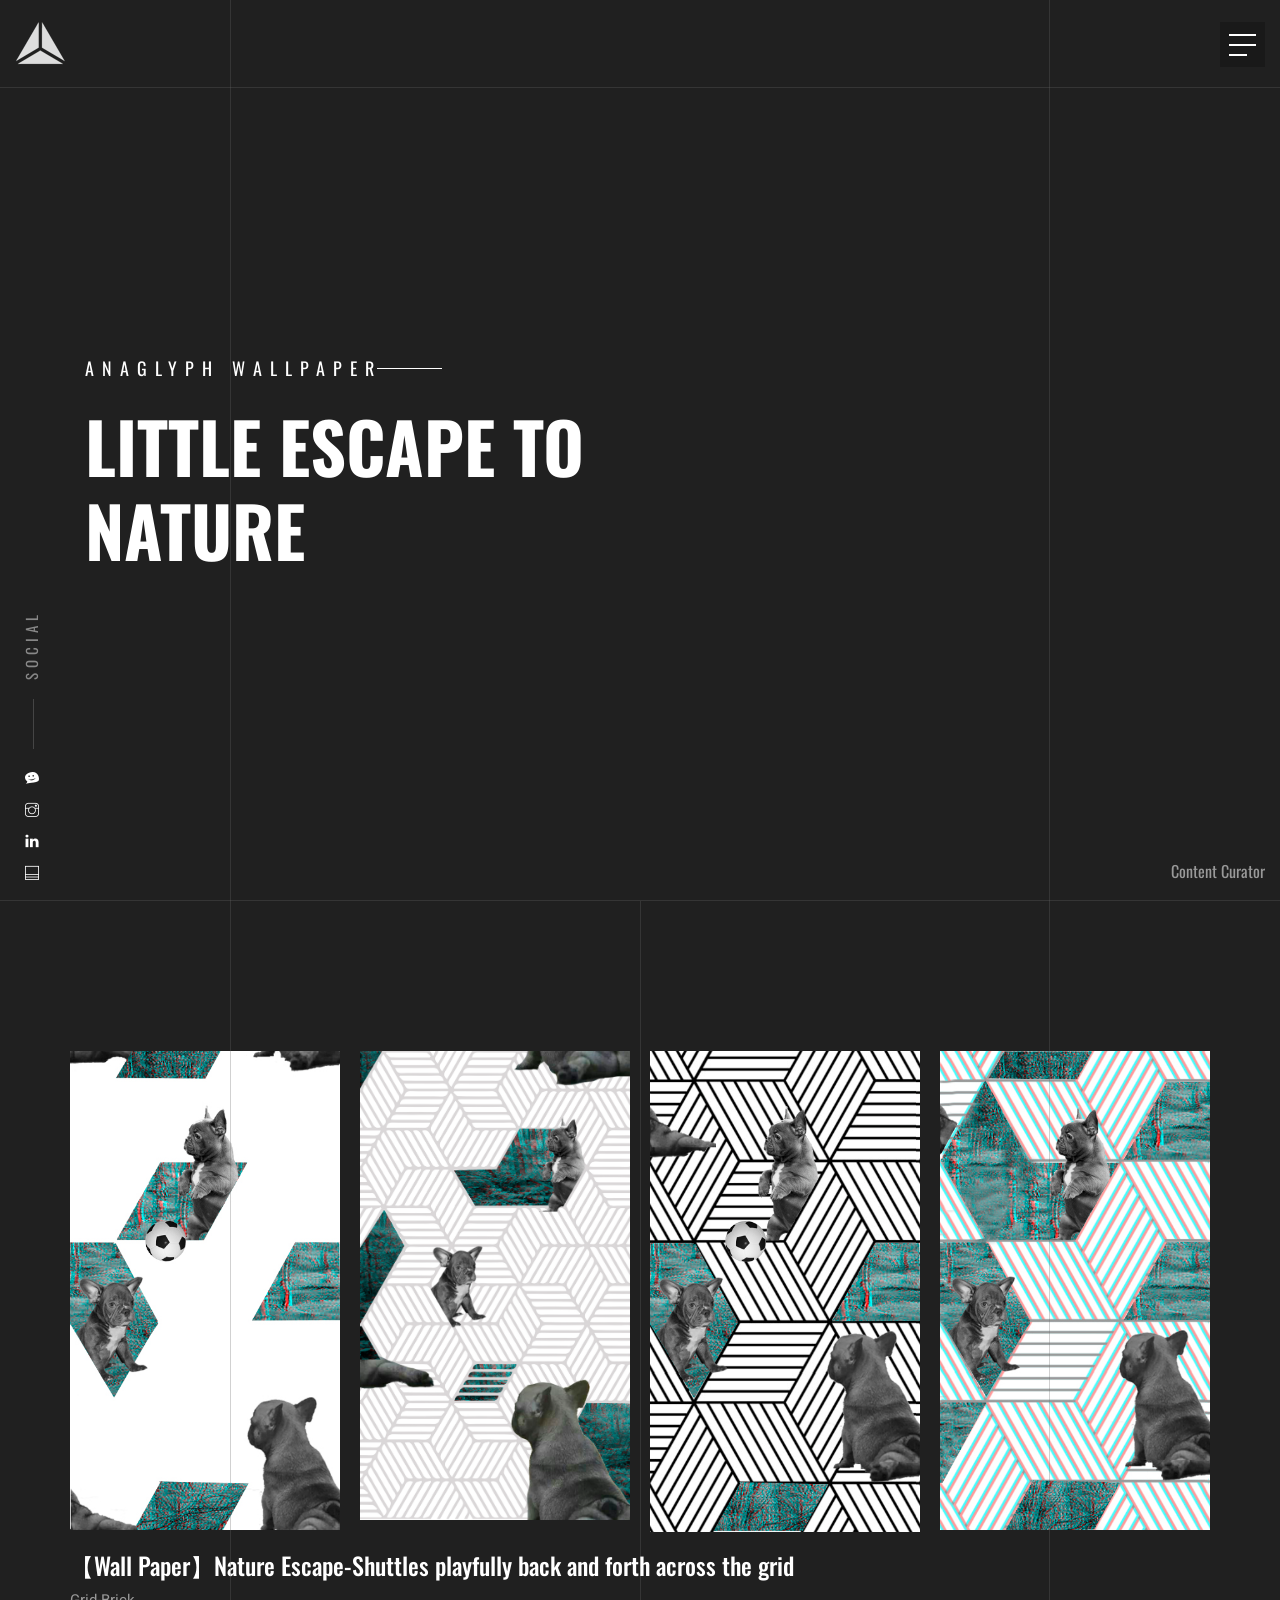
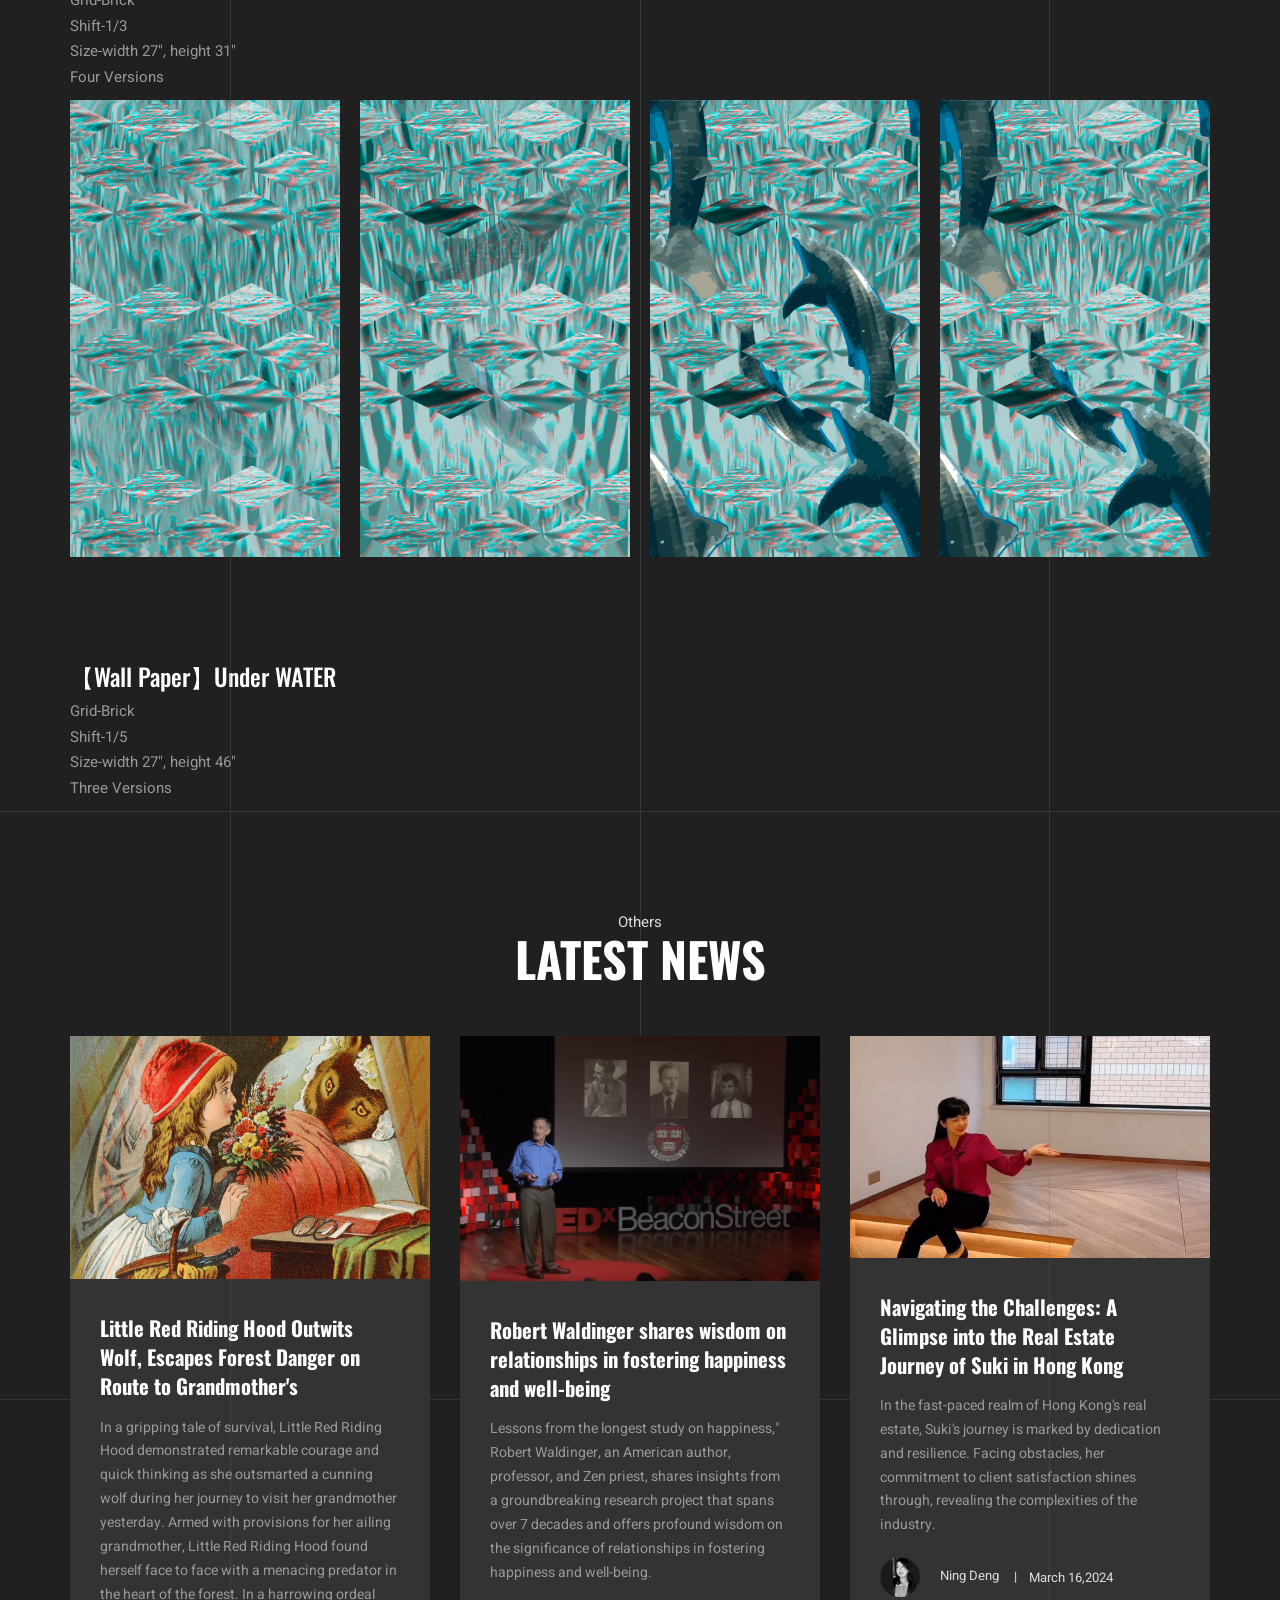
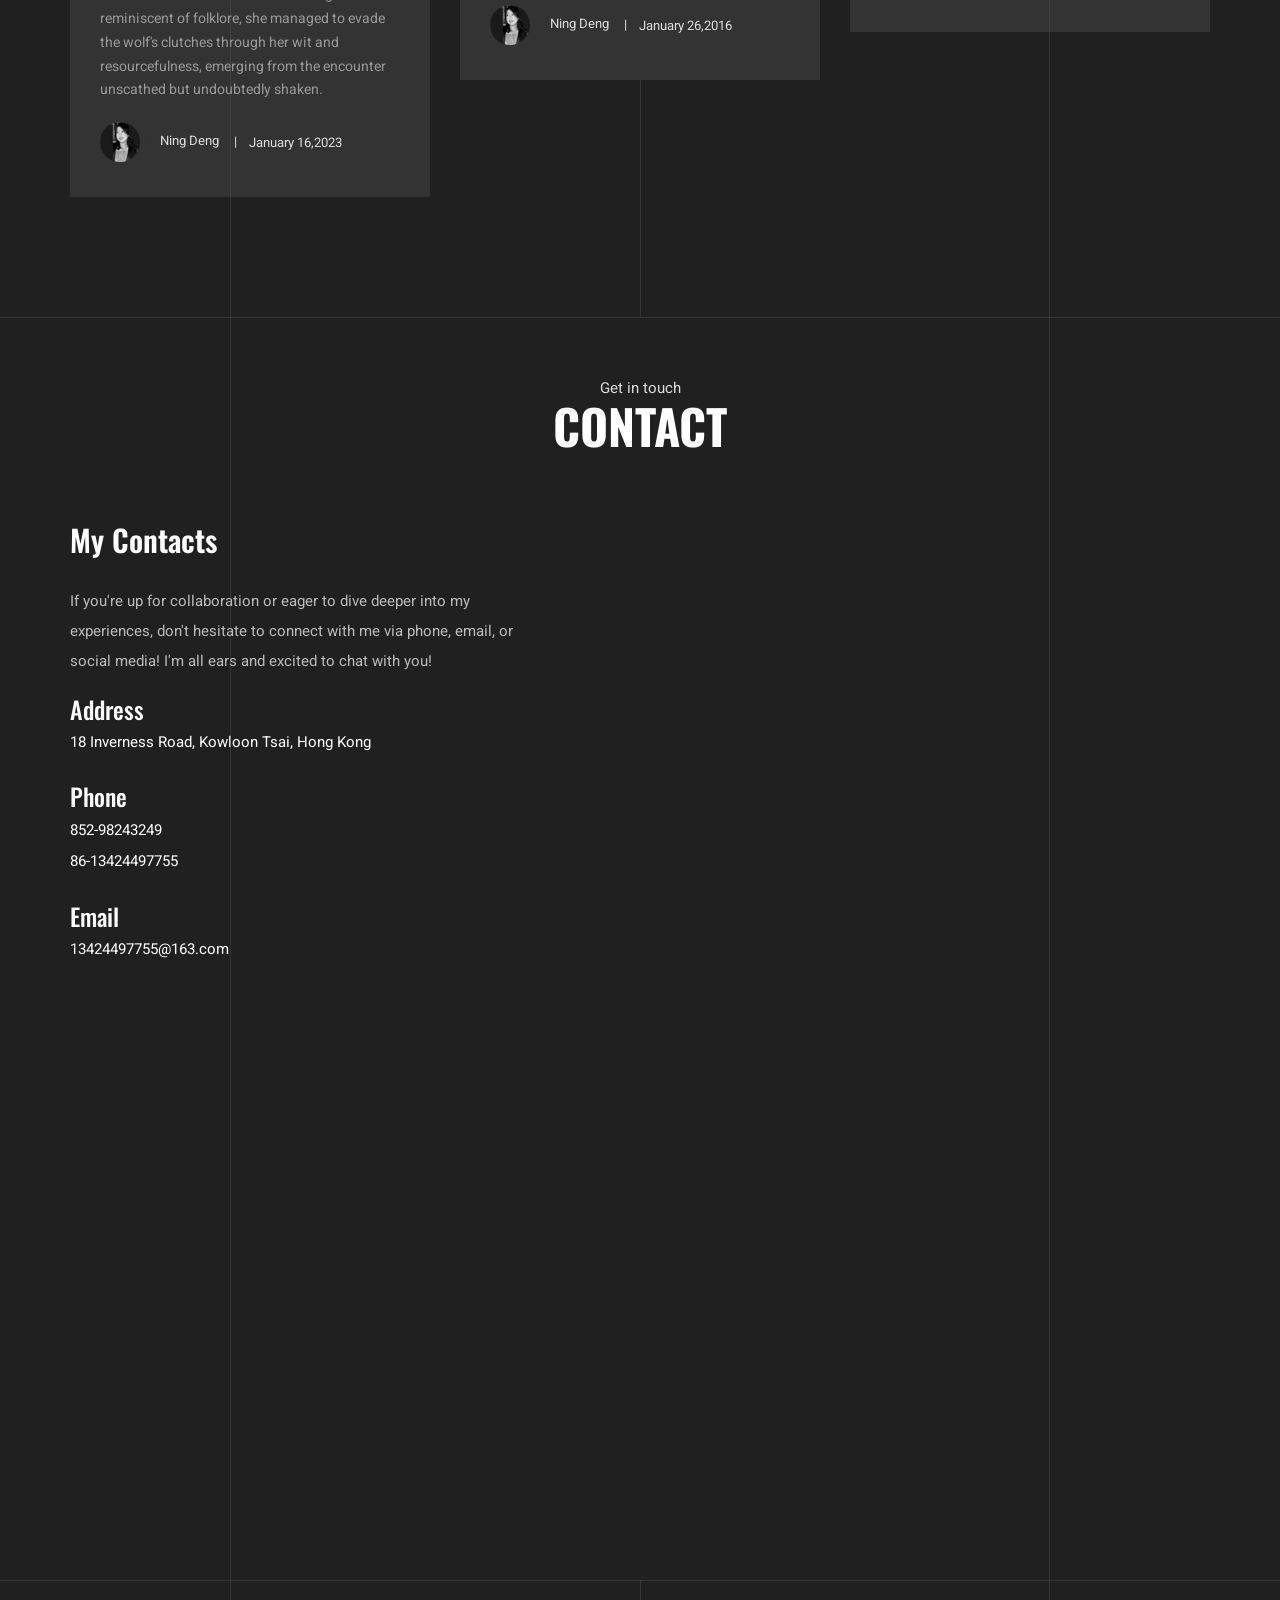
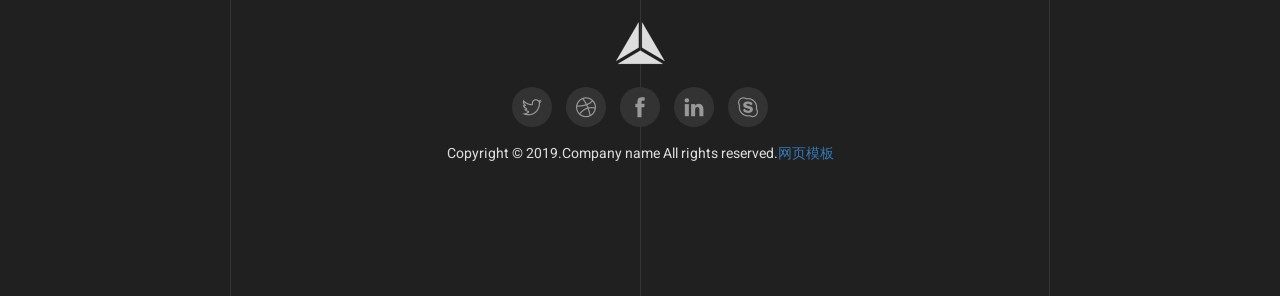
==== commit 662b27d1: "Update Anaglyph Wall Paper.html" ====
--- a/Anaglyph Wall Paper.html
+++ b/Anaglyph Wall Paper.html
@@ -300,40 +300,6 @@
                             </div>
                         </div>
                     </div>
-                    <div class="col-lg-7 col-md-7 col-sm-7">
-                        <div class="contact-area contact-area-2 contact-area-3">
-                            <h2>Quick Contact Form</h2>
-                            <div class="contact-form">
-                                <form method="post" class="contact-validation-active" id="contact-form">
-                                    <div class="half-col">
-                                        <input type="text" name="name" id="name" class="form-control" placeholder="Your Name">
-                                    </div>
-                                    <div class="half-col">
-                                        <input type="email" name="email" id="email" class="form-control" placeholder="Your Email">
-                                    </div>
-                                    <div class="half-col">
-                                        <input type="text" name="phone" id="phone" class="form-control" placeholder="Your Phone">
-                                    </div>
-                                    <div class="half-col">
-                                        <input type="text" name="address" id="address" class="form-control" placeholder="Address">
-                                    </div>
-                                    <div>
-                                        <textarea class="form-control" name="note"  id="note" placeholder="Your Massage..."></textarea>
-                                    </div>
-                                    <div class="submit-btn-wrapper">
-                                        <button type="submit" class="theme-btn-s3">Submit</button>
-                                        <div id="loader">
-                                            <i class="fa fa-refresh fa-spin fa-3x fa-fw"></i>
-                                        </div>
-                                    </div>
-                                    <div class="clearfix error-handling-messages">
-                                        <div id="success">Thank you</div>
-                                        <div id="error"> Error occurred while sending email. Please try again later. </div>
-                                    </div>
-                                </form>
-                            </div>
-                        </div>
-                    </div>
                 </div>
                 <div class="row">
                     <div class="col col-xs-12">
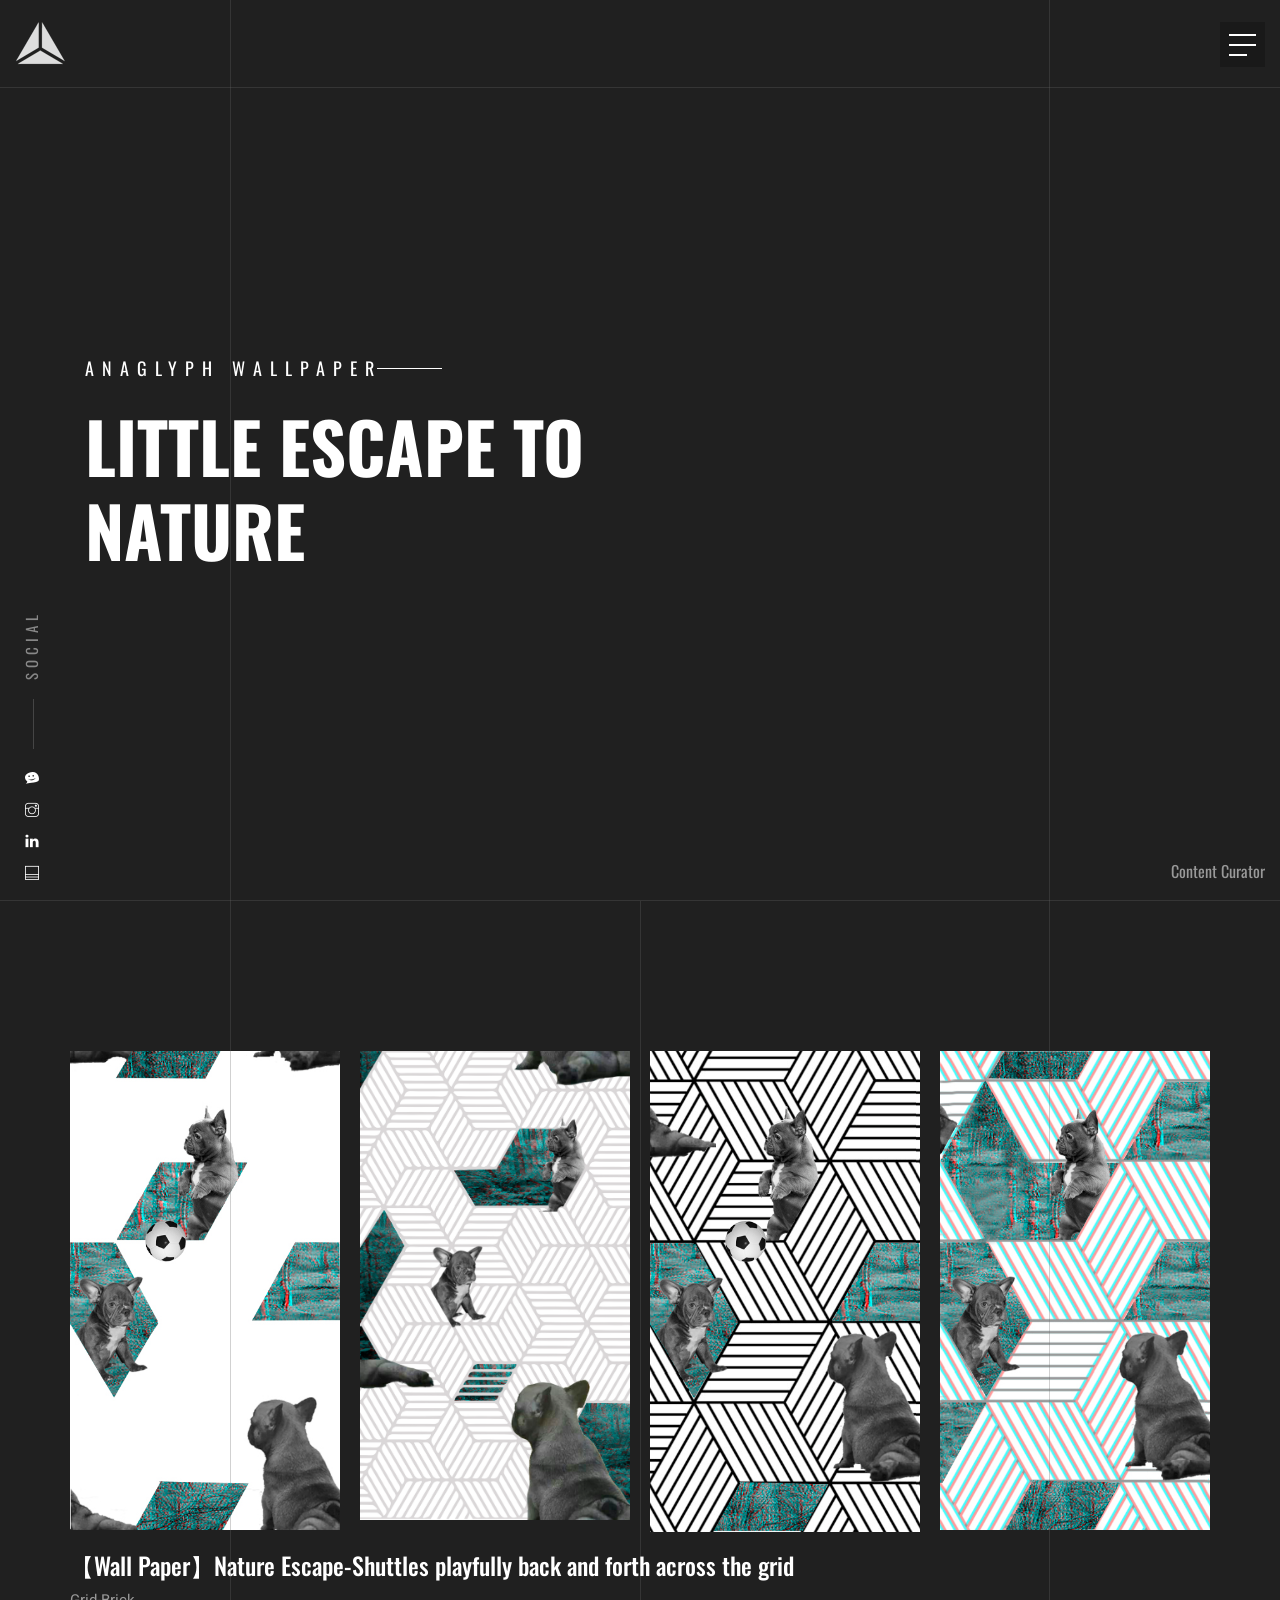
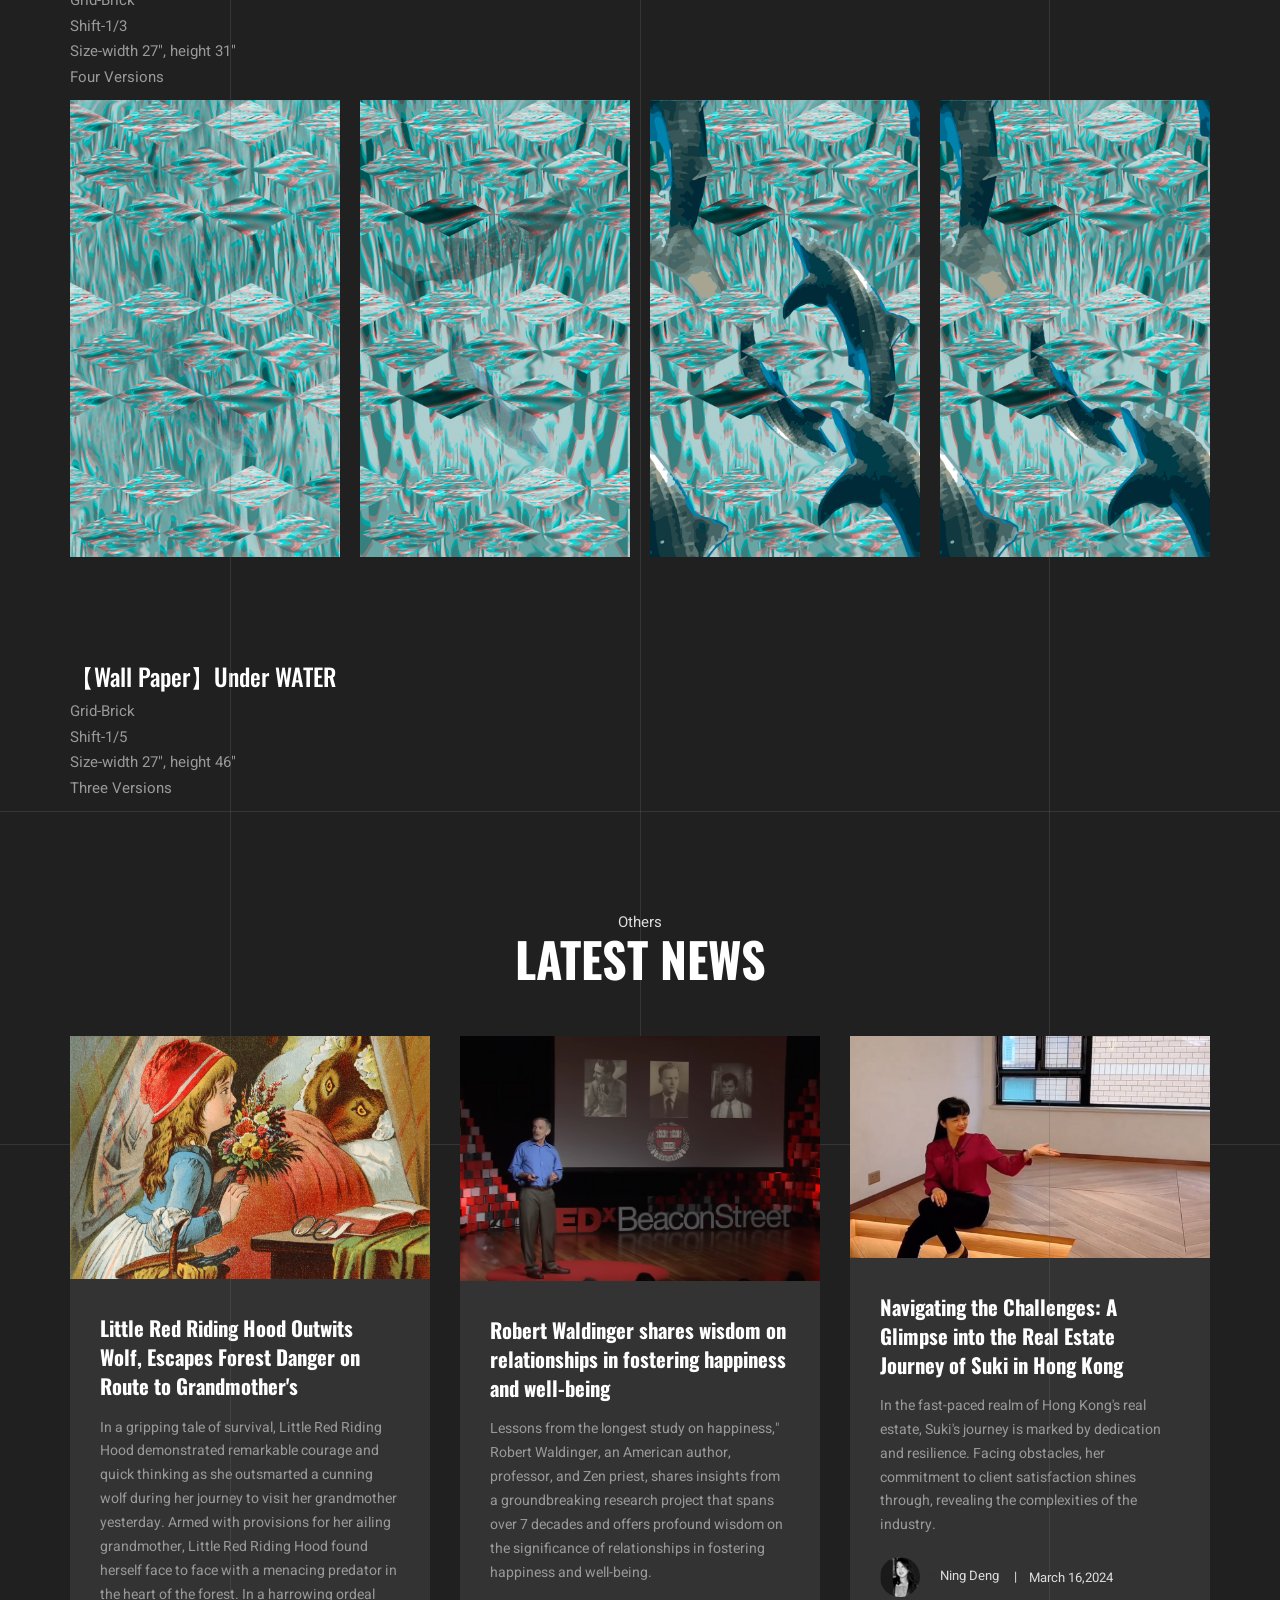
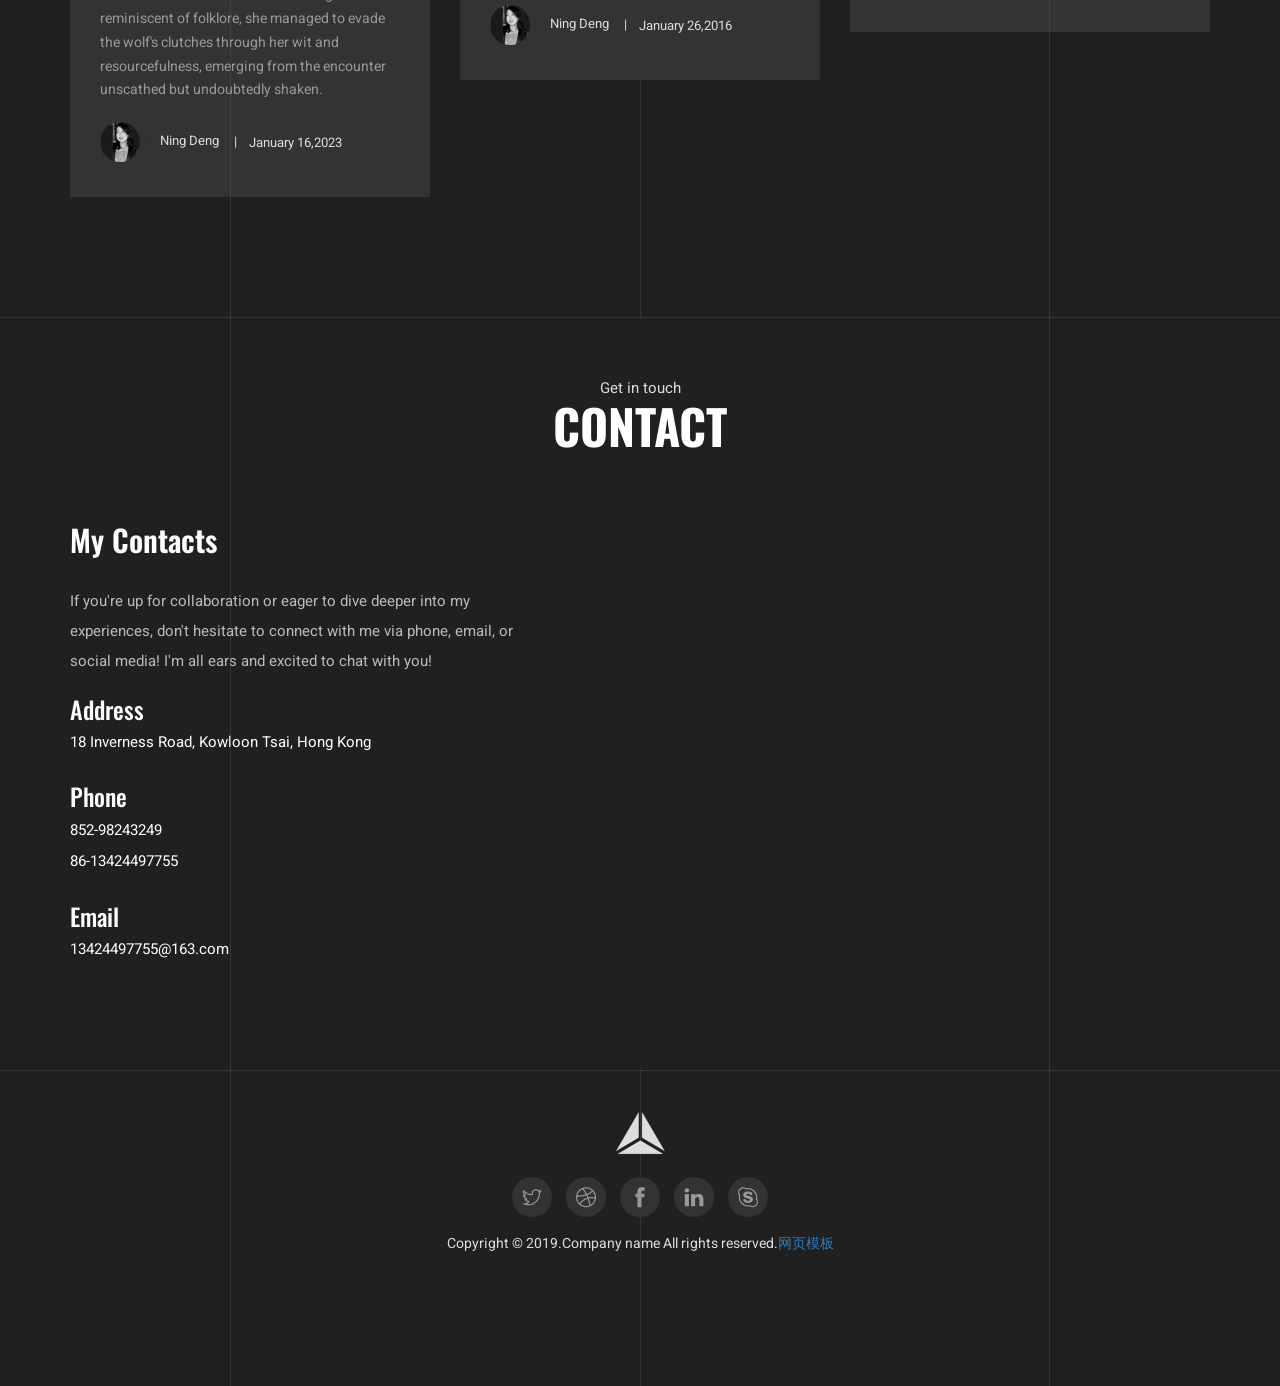
==== commit da428468: "Update Anaglyph Wall Paper.html" ====
--- a/Anaglyph Wall Paper.html
+++ b/Anaglyph Wall Paper.html
@@ -301,13 +301,6 @@
                         </div>
                     </div>
                 </div>
-                <div class="row">
-                    <div class="col col-xs-12">
-                        <div class="contact-map">
-                            <iframe src="" allowfullscreen></iframe>
-                        </div>
-                    </div>
-                </div>
             </div>
        </div>
        <!-- .contact-page-area end -->
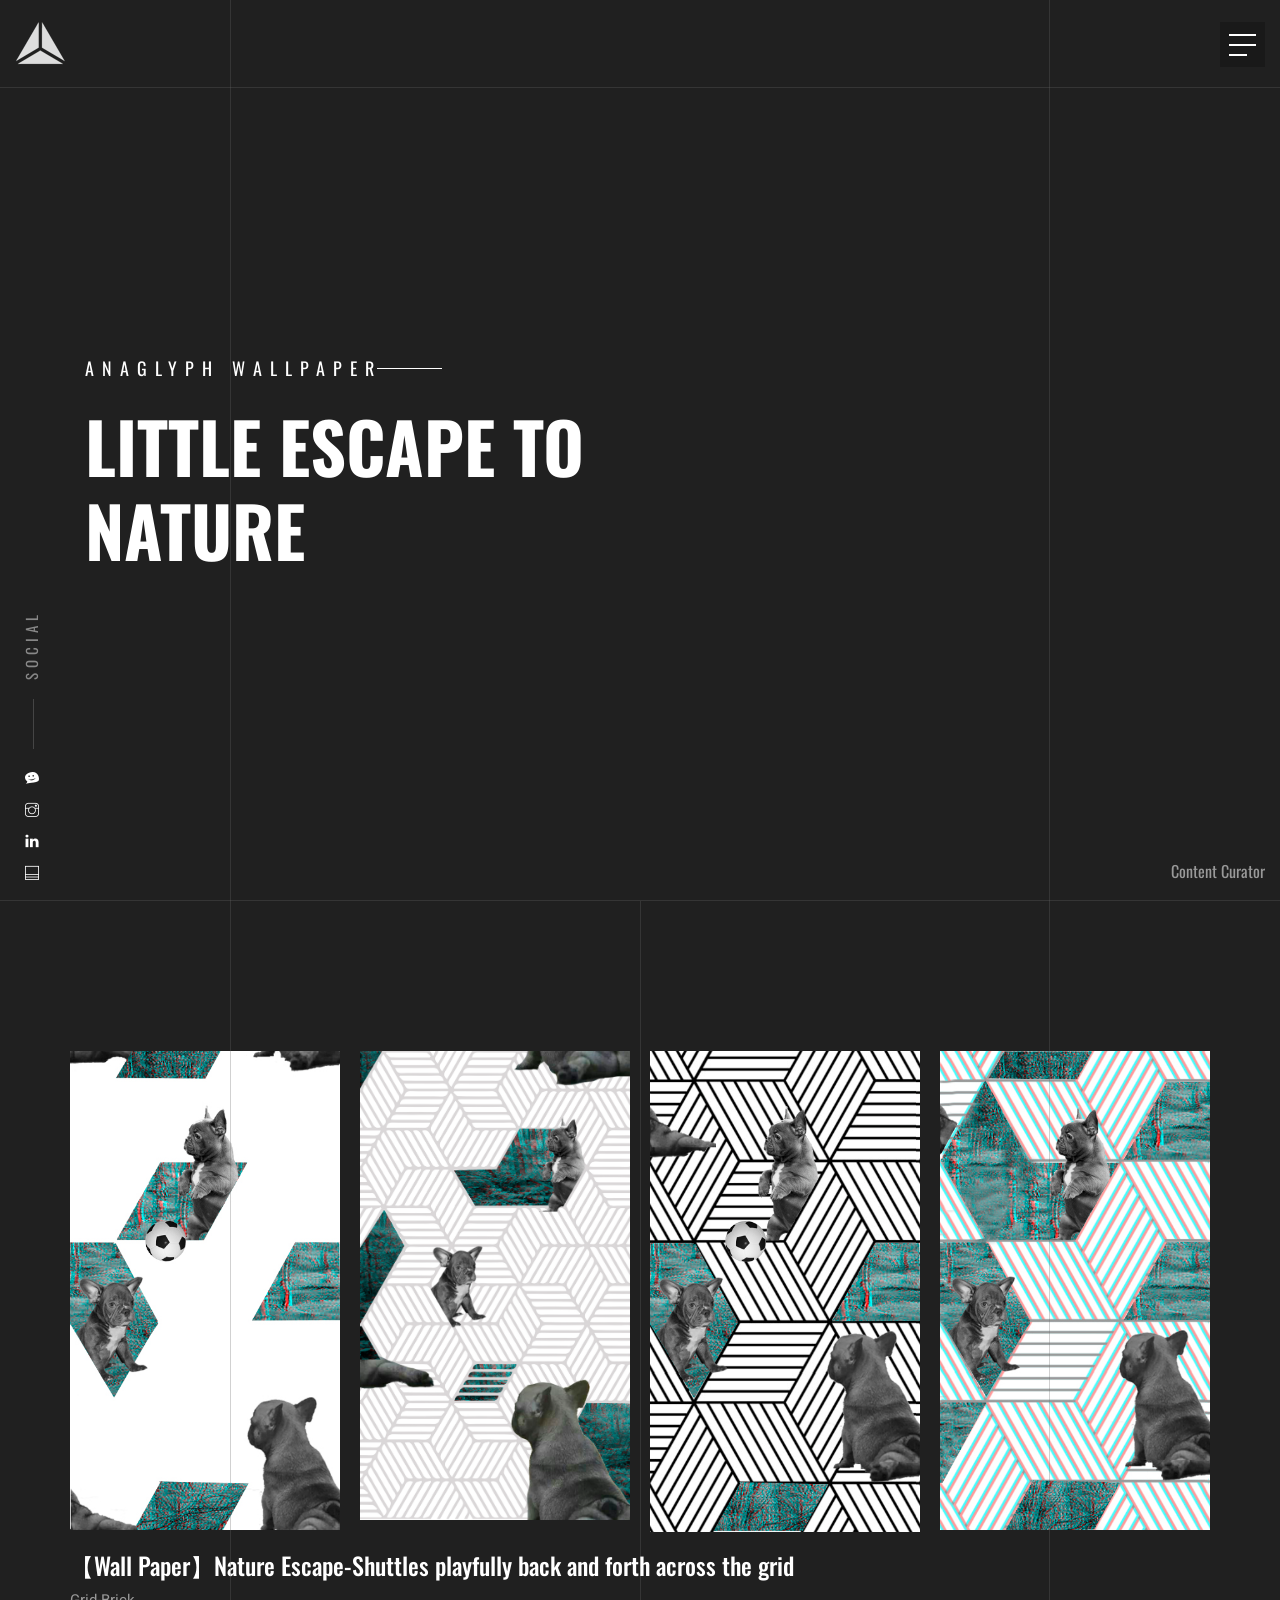
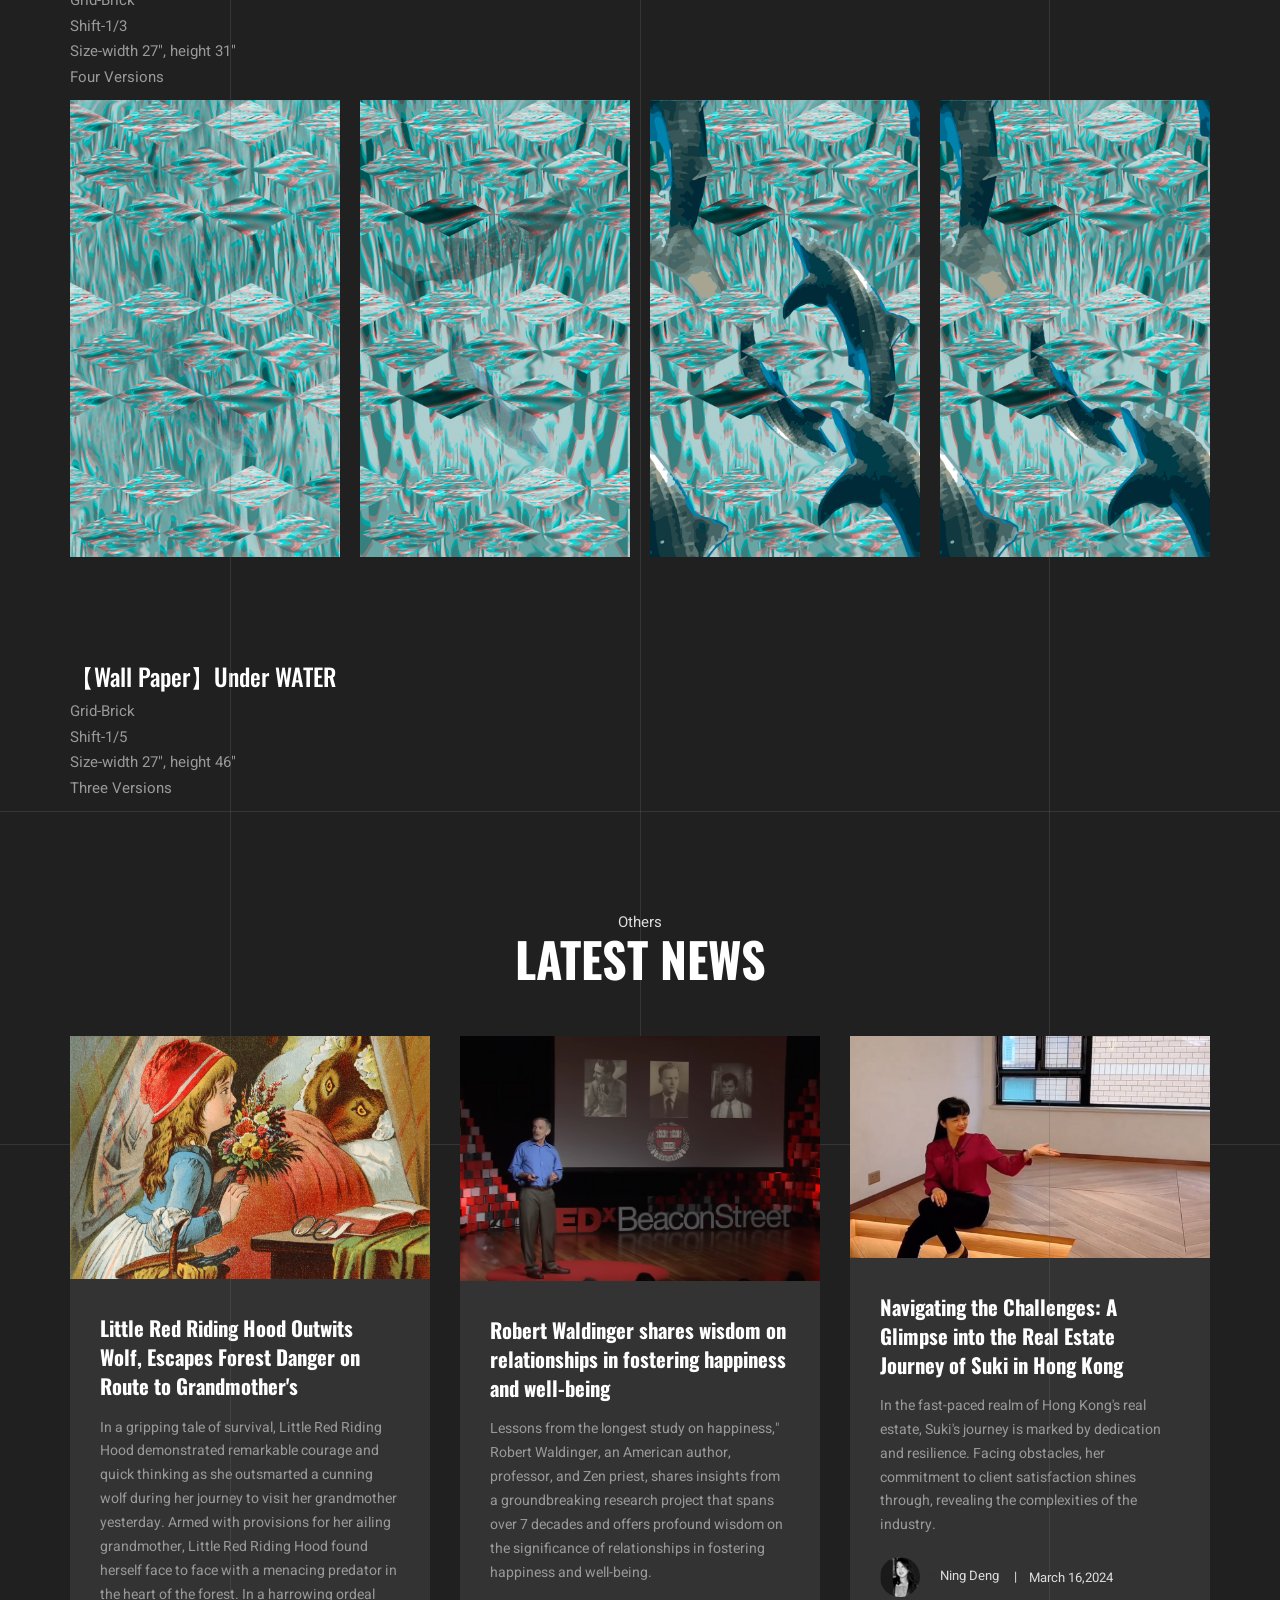
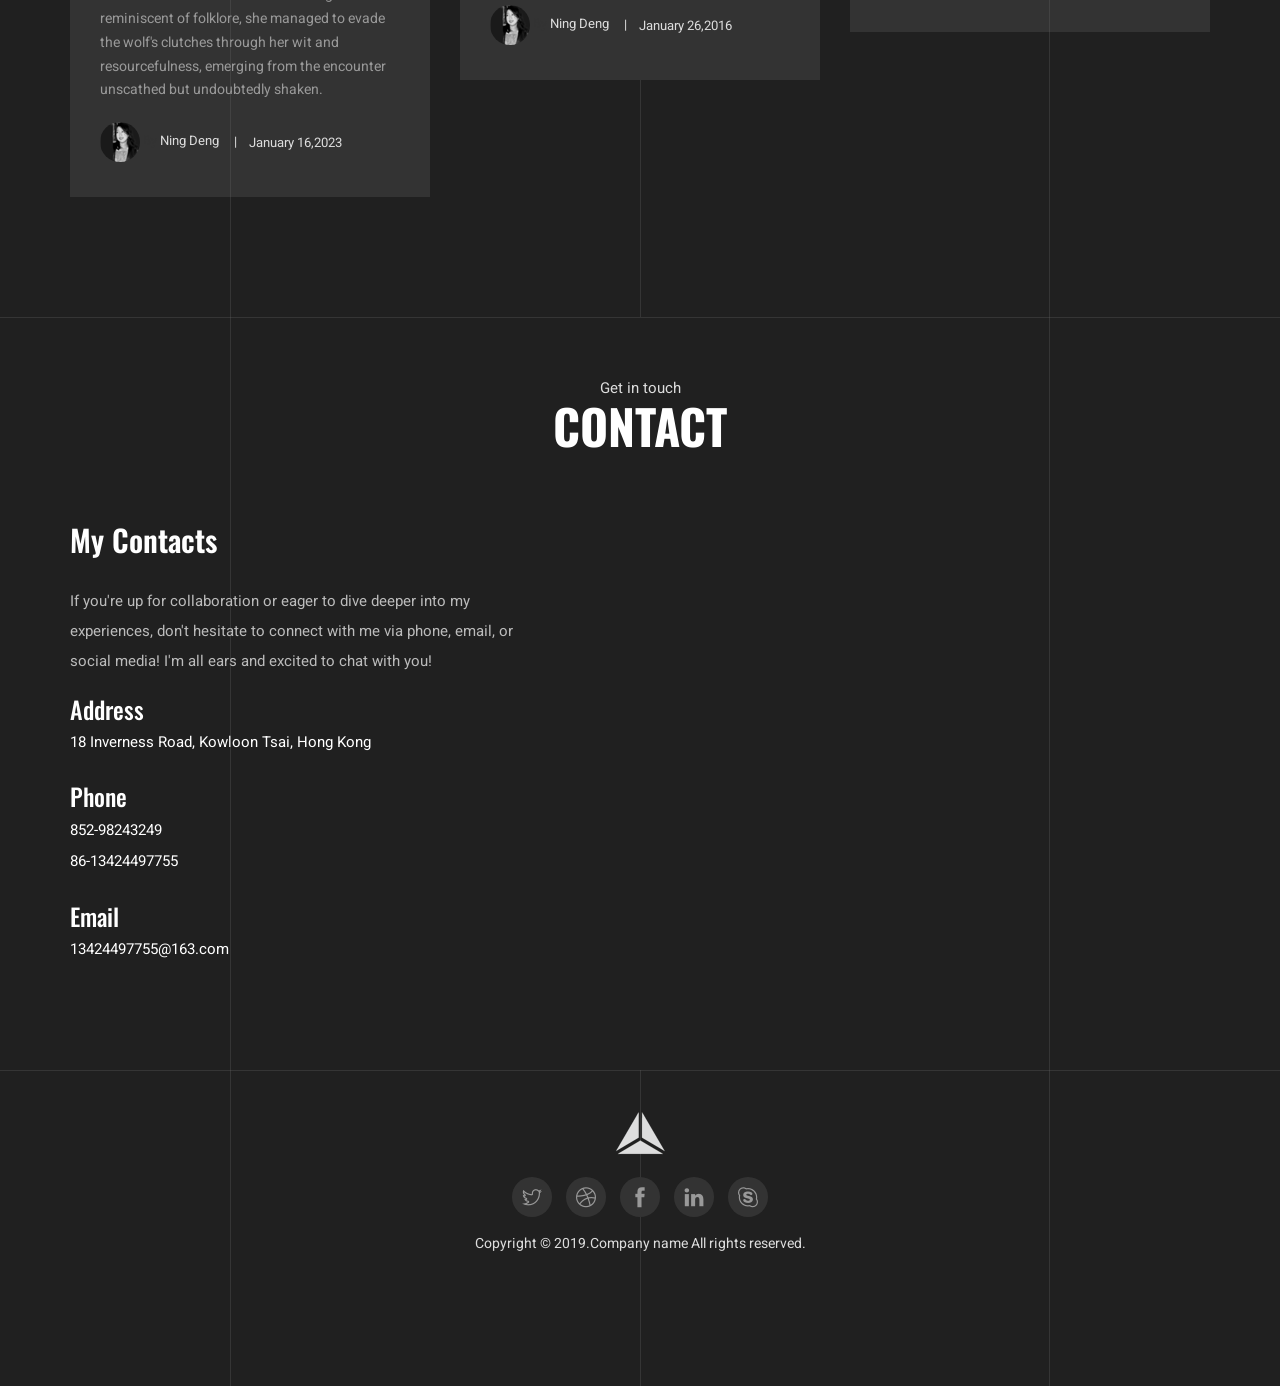
==== commit cf1f1cdb: "Update Anaglyph Wall Paper.html" ====
--- a/Anaglyph Wall Paper.html
+++ b/Anaglyph Wall Paper.html
@@ -326,7 +326,7 @@
                     </div>
                     <div class="col-12">
                         <div class="footer-sub">
-                            <p><i class="fa fa-copyright"></i>Copyright &copy; 2019.Company name All rights reserved.<a target="_blank" href="http://sc.chinaz.com/moban/">&#x7F51;&#x9875;&#x6A21;&#x677F;</a></p>
+                            <p><i class="fa fa-copyright"></i>Copyright &copy; 2019.Company name All rights reserved.</p>
                         </div>
                     </div>
                 </div>
